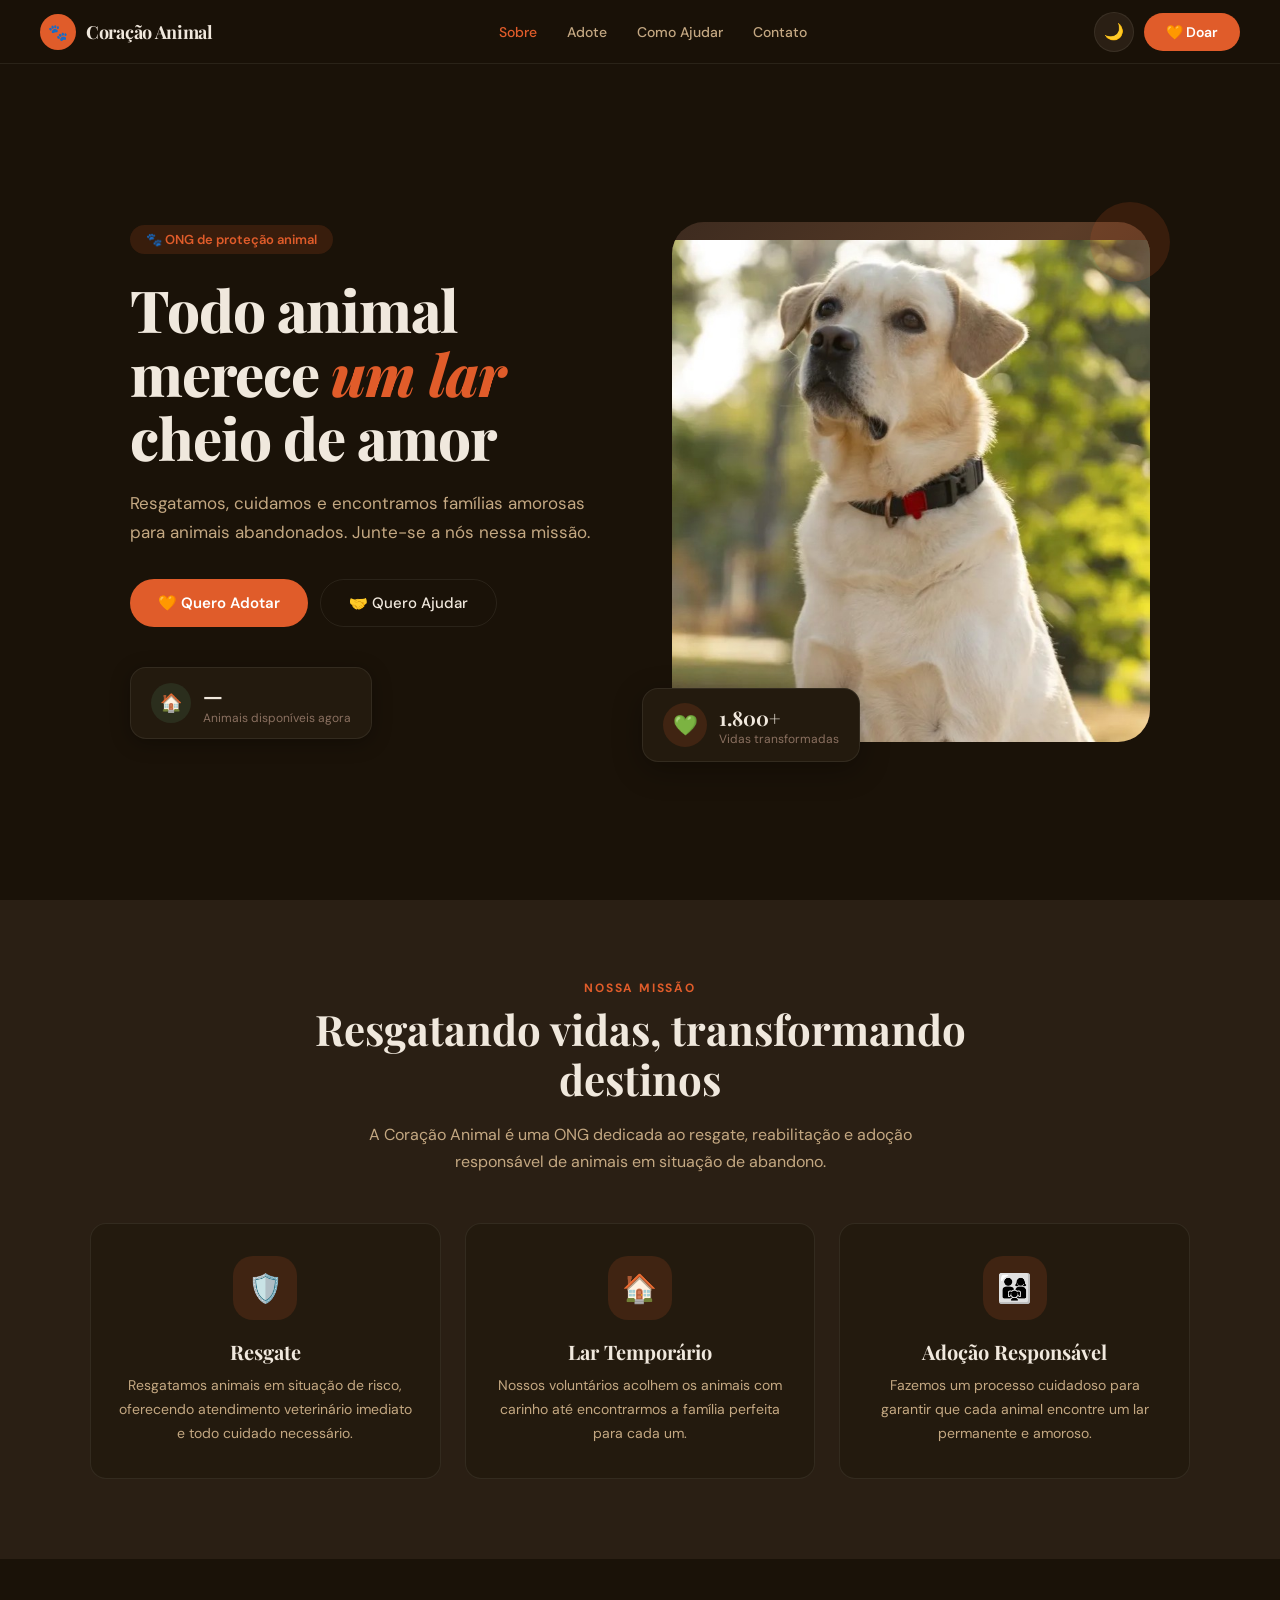
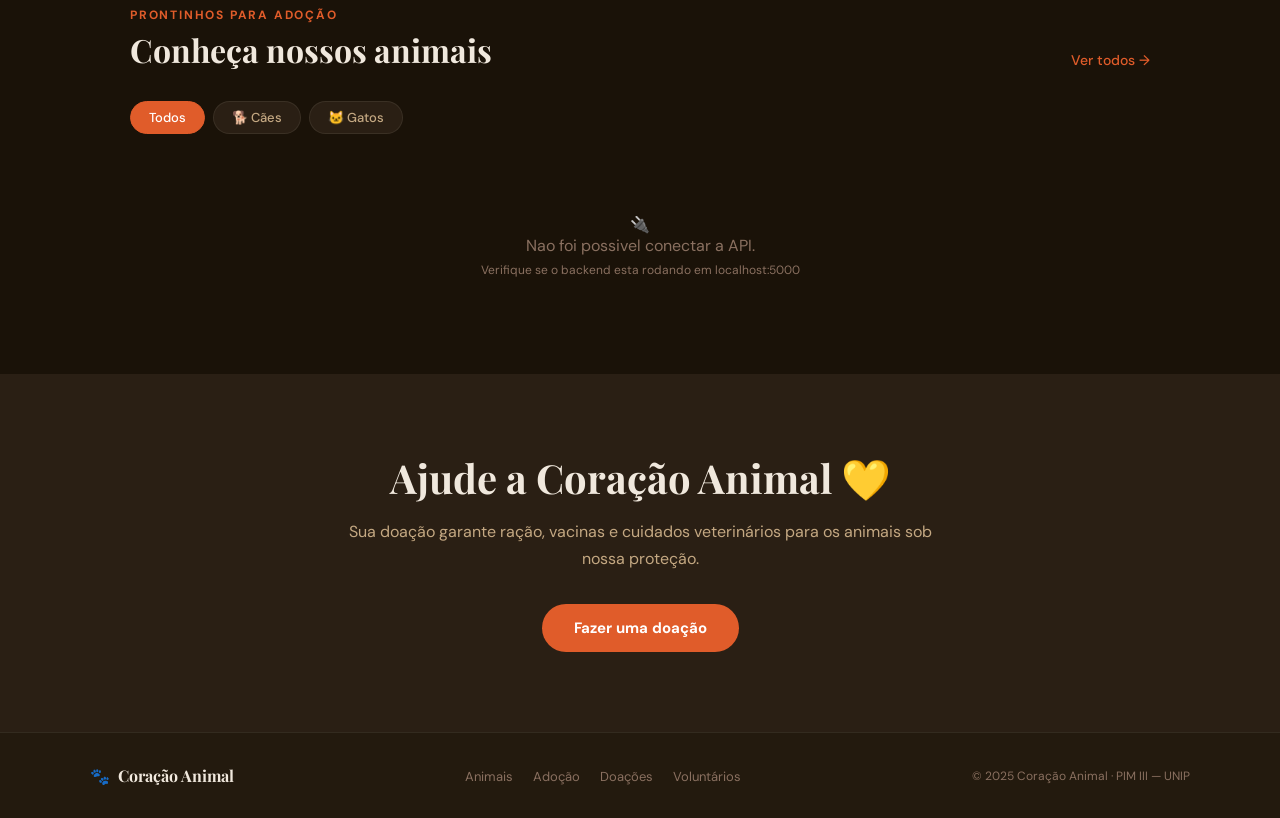
==== frontend/index.html @ 59e47e3e "feat: frontend" ====
﻿<!DOCTYPE html>
<html lang="pt-BR" data-theme="dark">
<head>
  <meta charset="UTF-8" />
  <meta name="viewport" content="width=device-width, initial-scale=1.0" />
  <title>Coração Animal — Todo animal merece um lar</title>
  <link rel="stylesheet" href="css/style.css" />
  <link rel="stylesheet" href="css/home.css" />
</head>
<body>

<!-- ── NAVBAR ──────────────────────────── -->
<nav>
  <a href="index.html" class="nav-logo">
    <div class="nav-logo-icon">🐾</div>
    Coração Animal
  </a>
  <ul class="nav-links">
    <li><a href="index.html" class="active">Sobre</a></li>
    <li><a href="pages/animais.html">Adote</a></li>
    <li><a href="pages/voluntarios.html">Como Ajudar</a></li>
    <li><a href="pages/doacoes.html">Contato</a></li>
  </ul>
  <div class="nav-actions">
    <button class="btn-tema" id="btnTema" onclick="alternarTema()">
      <span id="temaIcone">🌙</span>
    </button>
    <button class="nav-hamburguer" id="navHamburguer" onclick="toggleMenu()" aria-label="Abrir menu">
      <span></span><span></span><span></span>
    </button>
    <a href="pages/doacoes.html" class="btn-cta">🧡 Doar</a>
  </div>
</nav>

<!-- Menu mobile dropdown -->
<div class="nav-mobile" id="navMobile">
  <a href="index.html" class="active">Sobre</a>
  <a href="pages/animais.html">Adote</a>
  <a href="pages/voluntarios.html">Como Ajudar</a>
  <div class="nav-mobile-divider"></div>
  <a href="pages/doacoes.html">Contato</a>
  <a href="pages/doacoes.html" style="color:var(--laranja);font-weight:600">🧡 Fazer uma doação</a>
</div>

<!-- ── HERO ────────────────────────────── -->
<section class="hero-section">
  <div class="hero">
    <div class="hero-content">
      <div class="hero-badge anim-1">🐾 ONG de proteção animal</div>
      <h1 class="anim-2">Todo animal merece <em>um lar</em> cheio de amor</h1>
      <p class="anim-3">Resgatamos, cuidamos e encontramos famílias amorosas para animais abandonados. Junte-se a nós nessa missão.</p>
      <div class="hero-btns anim-4">
        <a href="pages/adocao.html" class="btn-cta">🧡 Quero Adotar</a>
        <a href="pages/voluntarios.html" class="btn-sec">🤝 Quero Ajudar</a>
      </div>
      <div class="hero-stat anim-4">
        <div class="hero-stat-icone">🏠</div>
        <div>
          <div class="hero-stat-num" id="statDisponiveis">—</div>
          <div class="hero-stat-label">Animais disponíveis agora</div>
        </div>
      </div>
    </div>
    <div class="hero-foto-wrap">
      <div class="deco-circle"></div>
      <div class="hero-foto">
        <div class="hero-foto-placeholder">
          <span style="font-size:80px"></span>
          <span style="font-size:13px;color:rgba(255,255,255,0.6);font-family:'DM Sans',sans-serif"></span>
          <div class="hero-foto-placeholder">
        <img src="img/labrador_imagem.jpg" alt="labrador">
        </div>
        </div>
      </div>
      <div class="hero-foto-card">
        <div class="hero-foto-card-icone">💚</div>
        <div>
          <div class="hero-foto-card-num">1.800+</div>
          <div class="hero-foto-card-label">Vidas transformadas</div>
        </div>
      </div>
    </div>
  </div>
</section>

<!-- ── MISSAO ───────────────────────────── -->
<section class="missao">
  <div class="missao-inner">
    <div class="section-label">Nossa Missão</div>
    <h2>Resgatando vidas, transformando destinos</h2>
    <p>A Coração Animal é uma ONG dedicada ao resgate, reabilitação e adoção responsável de animais em situação de abandono.</p>
    <div class="missao-grid">
      <div class="missao-card">
        <div class="missao-icone">🛡️</div>
        <h3>Resgate</h3>
        <p>Resgatamos animais em situação de risco, oferecendo atendimento veterinário imediato e todo cuidado necessário.</p>
      </div>
      <div class="missao-card">
        <div class="missao-icone">🏠</div>
        <h3>Lar Temporário</h3>
        <p>Nossos voluntários acolhem os animais com carinho até encontrarmos a família perfeita para cada um.</p>
      </div>
      <div class="missao-card">
        <div class="missao-icone">👨‍👩‍👧</div>
        <h3>Adoção Responsável</h3>
        <p>Fazemos um processo cuidadoso para garantir que cada animal encontre um lar permanente e amoroso.</p>
      </div>
    </div>
  </div>
</section>

<!-- ── ANIMAIS ──────────────────────────── -->
<div class="section">
  <div class="section-header">
    <div>
      <div class="section-label">Prontinhos para adoção</div>
      <h2>Conheça nossos animais</h2>
    </div>
    <a href="pages/animais.html">Ver todos →</a>
  </div>
  <div class="filtros">
    <button class="filtro-btn active" onclick="filtrar('todos',this)">Todos</button>
    <button class="filtro-btn" onclick="filtrar('cao',this)">🐕 Cães</button>
    <button class="filtro-btn" onclick="filtrar('gato',this)">🐱 Gatos</button>
  </div>
  <div class="animais-grid" id="animalGrid">
    <div class="loading"><div class="spinner"></div><p>Buscando animais...</p></div>
  </div>
</div>

<!-- ── BANNER ────────────────────────────── -->
<section class="banner">
  <div class="banner-inner">
    <h2>Ajude a Coração Animal 💛</h2>
    <p>Sua doação garante ração, vacinas e cuidados veterinários para os animais sob nossa proteção.</p>
    <a href="pages/doacoes.html" class="btn-banner">Fazer uma doação</a>
  </div>
</section>

<!-- ── FOOTER ───────────────────────────── -->
<footer>
  <div class="footer-inner">
    <div class="footer-logo"><span>🐾</span> Coração Animal</div>
    <ul class="footer-links">
      <li><a href="pages/animais.html">Animais</a></li>
      <li><a href="pages/adocao.html">Adoção</a></li>
      <li><a href="pages/doacoes.html">Doações</a></li>
      <li><a href="pages/voluntarios.html">Voluntários</a></li>
    </ul>
    <div class="footer-copy">© 2025 Coração Animal · PIM III — UNIP</div>
  </div>
</footer>

<script src="js/tema.js"></script>
<script src="js/animais.js"></script>
<script>
  // Abre e fecha o menu mobile
  function toggleMenu() {
    const menu = document.getElementById('navMobile');
    const btn  = document.getElementById('navHamburguer');
    menu.classList.toggle('aberto');
    btn.classList.toggle('aberto');
  }

  // Fecha o menu ao clicar em qualquer link dele
  document.querySelectorAll('.nav-mobile a').forEach(link => {
    link.addEventListener('click', () => {
      document.getElementById('navMobile').classList.remove('aberto');
      document.getElementById('navHamburguer').classList.remove('aberto');
    });
  });
</script>
</body>
</html>
---- frontend/css/style.css ----
/* ─────────────────────────────────────────
   CORACAO ANIMAL — Estilos Globais
   style.css
   Fontes: Playfair Display + DM Sans
   Paleta: creme, marrom, laranja, verde
───────────────────────────────────────── */

@import url('https://fonts.googleapis.com/css2?family=Playfair+Display:ital,wght@0,400;0,600;0,700;0,800;1,400;1,600&family=DM+Sans:wght@300;400;500;600&display=swap');

/* ── Variaveis de tema ─────────────────── */
:root {
  --laranja:       #e05c2a;
  --laranja-claro: #f5c9b0;
  --laranja-hover: #c44e20;
  --verde:         #4a7c59;
  --verde-claro:   #d4e8da;
  --marrom:        #3d2b1f;
  --transition:    all 0.35s cubic-bezier(0.4,0,0.2,1);
  --radius:        1rem;

  /* Tema claro */
  --bg:          #f7f3ee;
  --bg-card:     #ffffff;
  --bg-nav:      #ffffffee;
  --bg-muted:    #efe9e1;
  --text:        #2a1f14;
  --text-sec:    #7a6355;
  --text-muted:  #b0a090;
  --border:      rgba(61,43,31,0.1);
  --shadow:      rgba(61,43,31,0.08);
  --tag-bg:      #efe9e1;
}

[data-theme="dark"] {
  --bg:          #1a1208;
  --bg-card:     #231a0e;
  --bg-nav:      #1a1208ee;
  --bg-muted:    #2a1f14;
  --text:        #f0e8dd;
  --text-sec:    #c4a882;
  --text-muted:  #8a7060;
  --border:      rgba(240,232,221,0.08);
  --shadow:      rgba(0,0,0,0.3);
  --tag-bg:      rgba(240,232,221,0.06);
}

/* ── Reset e base ──────────────────────── */
*, *::before, *::after { box-sizing: border-box; margin: 0; padding: 0; }

html { scroll-behavior: smooth; }

body {
  font-family: 'DM Sans', sans-serif;
  background: var(--bg);
  color: var(--text);
  transition: var(--transition);
  overflow-x: hidden;
}

h1, h2, h3, h4 {
  font-family: 'Playfair Display', serif;
  line-height: 1.2;
}

img { display: block; max-width: 100%; }
a { text-decoration: none; color: inherit; }

/* ── Animacoes ─────────────────────────── */
@keyframes fadeUp {
  from { opacity: 0; transform: translateY(24px); }
  to   { opacity: 1; transform: translateY(0); }
}
@keyframes spin { to { transform: rotate(360deg); } }

.anim-1 { animation: fadeUp .7s ease both; }
.anim-2 { animation: fadeUp .7s .12s ease both; }
.anim-3 { animation: fadeUp .7s .24s ease both; }
.anim-4 { animation: fadeUp .7s .36s ease both; }

/* ── Botoes globais ────────────────────── */
.btn-cta {
  background: var(--laranja);
  color: white;
  border: none;
  border-radius: 50px;
  padding: 10px 22px;
  font-size: 14px;
  font-weight: 600;
  font-family: 'DM Sans', sans-serif;
  cursor: pointer;
  display: inline-flex;
  align-items: center;
  gap: 6px;
  transition: var(--transition);
  text-decoration: none;
}

.btn-cta:hover { background: var(--laranja-hover); transform: translateY(-1px); }

.btn-sec {
  background: transparent;
  color: var(--text);
  border: 1.5px solid var(--border);
  border-radius: 50px;
  padding: 10px 22px;
  font-size: 14px;
  font-weight: 500;
  font-family: 'DM Sans', sans-serif;
  cursor: pointer;
  display: inline-flex;
  align-items: center;
  gap: 6px;
  transition: var(--transition);
  text-decoration: none;
}

.btn-sec:hover { border-color: var(--laranja); color: var(--laranja); }

.btn-outline-full {
  width: 100%;
  background: transparent;
  color: var(--text-sec);
  border: 1.5px solid var(--border);
  border-radius: 10px;
  padding: 10px;
  font-size: 14px;
  font-weight: 500;
  font-family: 'DM Sans', sans-serif;
  cursor: pointer;
  display: flex;
  align-items: center;
  justify-content: center;
  gap: 6px;
  transition: var(--transition);
}

.btn-outline-full:hover { border-color: var(--laranja); color: var(--laranja); }

/* ── Navbar ────────────────────────────── */
nav {
  position: sticky;
  top: 0;
  z-index: 100;
  background: var(--bg-nav);
  border-bottom: 1px solid var(--border);
  padding: 0 2.5rem;
  height: 64px;
  display: flex;
  align-items: center;
  justify-content: space-between;
  backdrop-filter: blur(12px);
  transition: var(--transition);
}

.nav-logo {
  display: flex;
  align-items: center;
  gap: 10px;
  font-family: 'Playfair Display', serif;
  font-size: 18px;
  font-weight: 700;
  color: var(--text);
  letter-spacing: -0.3px;
}

.nav-logo-icon {
  width: 36px;
  height: 36px;
  background: var(--laranja);
  border-radius: 50%;
  display: flex;
  align-items: center;
  justify-content: center;
  font-size: 16px;
  transition: var(--transition);
}

.nav-logo:hover .nav-logo-icon { transform: rotate(-10deg) scale(1.1); }

.nav-links { display: flex; gap: 2px; list-style: none; }

.nav-links a {
  font-size: 14px;
  font-weight: 500;
  color: var(--text-sec);
  padding: 6px 14px;
  border-radius: 8px;
  transition: var(--transition);
}

.nav-links a:hover { color: var(--text); background: var(--bg-muted); }
.nav-links a.active { color: var(--laranja); }

.nav-actions { display: flex; align-items: center; gap: 10px; }

.btn-tema {
  width: 40px;
  height: 40px;
  border-radius: 50%;
  border: 1px solid var(--border);
  background: var(--bg-muted);
  color: var(--text-sec);
  font-size: 16px;
  cursor: pointer;
  display: flex;
  align-items: center;
  justify-content: center;
  transition: var(--transition);
}

.btn-tema:hover { background: var(--bg-card); color: var(--text); }

/* ── Page header ───────────────────────── */
.page-header {
  background: var(--bg-muted);
  padding: 3.5rem 2.5rem;
  border-bottom: 1px solid var(--border);
  transition: var(--transition);
}

.page-header-inner { max-width: 1100px; margin: 0 auto; }

.section-label {
  font-size: 12px;
  font-weight: 700;
  letter-spacing: 0.15em;
  text-transform: uppercase;
  color: var(--laranja);
  margin-bottom: 8px;
}

.page-header h1 {
  font-size: clamp(28px, 4vw, 42px);
  font-weight: 700;
  color: var(--text);
  margin-bottom: 8px;
}

.page-header h1 em { font-style: italic; color: var(--laranja); }

.page-header p {
  font-size: 15px;
  color: var(--text-sec);
  line-height: 1.7;
  max-width: 520px;
}

/* ── Secoes ────────────────────────────── */
.section {
  max-width: 1100px;
  margin: 0 auto;
  padding: 3rem 2.5rem;
}

.section-header {
  display: flex;
  align-items: flex-end;
  justify-content: space-between;
  margin-bottom: 2rem;
  flex-wrap: wrap;
  gap: 12px;
}

.section-header h2 {
  font-size: clamp(22px, 3vw, 32px);
  font-weight: 700;
  color: var(--text);
}

.section-header a {
  font-size: 14px;
  font-weight: 500;
  color: var(--laranja);
  display: flex;
  align-items: center;
  gap: 4px;
  transition: var(--transition);
}

.section-header a:hover { gap: 8px; }

/* ── Cards de animais (novo estilo) ────── */
.animais-grid {
  display: grid;
  grid-template-columns: repeat(auto-fill, minmax(280px, 1fr));
  gap: 1.5rem;
}

.animal-card {
  background: var(--bg-card);
  border: 1px solid var(--border);
  border-radius: var(--radius);
  overflow: hidden;
  transition: var(--transition);
  cursor: pointer;
}

.animal-card:hover {
  transform: translateY(-5px);
  box-shadow: 0 16px 40px var(--shadow);
}

.animal-foto {
  height: 240px;
  overflow: hidden;
  position: relative;
  background: var(--bg-muted);
}

.animal-foto img {
  width: 100%;
  height: 100%;
  object-fit: cover;
  transition: var(--transition);
}

.animal-card:hover .animal-foto img { transform: scale(1.04); }

/* Placeholder quando nao tem foto */
.animal-foto-placeholder {
  width: 100%;
  height: 100%;
  display: flex;
  flex-direction: column;
  align-items: center;
  justify-content: center;
  gap: 8px;
  font-size: 56px;
  color: var(--text-muted);
  background: var(--bg-muted);
}

.animal-foto-placeholder span {
  font-size: 13px;
  font-family: 'DM Sans', sans-serif;
}

.animal-info { padding: 1.25rem; }

/* Nome + badge lado a lado */
.animal-nome-row {
  display: flex;
  align-items: center;
  justify-content: space-between;
  margin-bottom: 6px;
  gap: 8px;
}

.animal-nome {
  font-family: 'Playfair Display', serif;
  font-size: 20px;
  font-weight: 700;
  color: var(--text);
}

/* Badge de especie (Cachorro / Gato) */
.animal-badge {
  font-size: 12px;
  font-weight: 600;
  font-family: 'DM Sans', sans-serif;
  padding: 4px 12px;
  border-radius: 50px;
  background: var(--laranja-claro);
  color: var(--laranja-hover);
  white-space: nowrap;
  flex-shrink: 0;
}

[data-theme="dark"] .animal-badge {
  background: rgba(224,92,42,0.15);
  color: var(--laranja);
}

.animal-meta {
  font-size: 13px;
  color: var(--text-muted);
  margin-bottom: 8px;
}

.animal-desc {
  font-size: 14px;
  color: var(--text-sec);
  line-height: 1.6;
  margin-bottom: 1.25rem;
  display: -webkit-box;
  -webkit-line-clamp: 2;
  line-clamp: 2;
  -webkit-box-orient: vertical;
  overflow: hidden;
}

/* ── Filtros ───────────────────────────── */
.filtros {
  display: flex;
  gap: 8px;
  margin-bottom: 2rem;
  flex-wrap: wrap;
}

.filtro-btn {
  background: var(--bg-muted);
  border: 1px solid var(--border);
  color: var(--text-sec);
  border-radius: 50px;
  padding: 7px 18px;
  font-size: 13px;
  font-weight: 500;
  font-family: 'DM Sans', sans-serif;
  cursor: pointer;
  transition: var(--transition);
}

.filtro-btn:hover,
.filtro-btn.active {
  background: var(--laranja);
  border-color: var(--laranja);
  color: white;
}

/* ── Formularios ───────────────────────── */
.form-card {
  background: var(--bg-card);
  border: 1px solid var(--border);
  border-radius: var(--radius);
  padding: 2rem;
  transition: var(--transition);
}

.form-titulo {
  font-family: 'Playfair Display', serif;
  font-size: 20px;
  font-weight: 700;
  color: var(--text);
  margin-bottom: 4px;
}

.form-subtitulo {
  font-size: 13px;
  color: var(--text-sec);
  margin-bottom: 1.5rem;
}

.form-grupo { margin-bottom: 1rem; }

.form-grupo label {
  display: block;
  font-size: 13px;
  font-weight: 500;
  color: var(--text-sec);
  margin-bottom: 6px;
}

.form-grupo label span { color: var(--laranja); margin-left: 2px; }

.form-grupo input,
.form-grupo select,
.form-grupo textarea {
  width: 100%;
  background: var(--bg);
  border: 1px solid var(--border);
  border-radius: 10px;
  padding: 10px 14px;
  font-size: 14px;
  color: var(--text);
  outline: none;
  transition: var(--transition);
  font-family: 'DM Sans', sans-serif;
}

.form-grupo input::placeholder,
.form-grupo textarea::placeholder { color: var(--text-muted); }

.form-grupo input:focus,
.form-grupo select:focus,
.form-grupo textarea:focus {
  border-color: var(--laranja);
  box-shadow: 0 0 0 3px rgba(224,92,42,0.1);
}

.form-grupo input.invalido {
  border-color: #e53935;
  box-shadow: 0 0 0 3px rgba(229,57,53,0.1);
}

.erro-msg { font-size: 12px; color: #e53935; margin-top: 4px; display: none; }
.erro-msg.visivel { display: block; }

.form-grupo textarea { height: 100px; resize: vertical; }
.form-row { display: grid; grid-template-columns: 1fr 1fr; gap: 14px; }

/* Botao submit */
.btn-submit {
  width: 100%;
  background: var(--laranja);
  color: white;
  border: none;
  border-radius: 50px;
  padding: 13px;
  font-size: 15px;
  font-weight: 600;
  font-family: 'DM Sans', sans-serif;
  cursor: pointer;
  transition: var(--transition);
  margin-top: 0.5rem;
}

.btn-submit:hover { background: var(--laranja-hover); }
.btn-submit:disabled { background: var(--bg-muted); color: var(--text-muted); cursor: not-allowed; }

/* ── Checkbox ──────────────────────────── */
.checkbox-grupo {
  display: flex;
  align-items: flex-start;
  gap: 10px;
  margin-bottom: 1rem;
  cursor: pointer;
}

.checkbox-grupo input[type="checkbox"] {
  width: 18px;
  height: 18px;
  accent-color: var(--laranja);
  cursor: pointer;
  flex-shrink: 0;
  margin-top: 2px;
}

.checkbox-label { font-size: 13px; color: var(--text-sec); line-height: 1.6; }

/* ── Loading e empty ───────────────────── */
.loading {
  text-align: center;
  padding: 3rem;
  color: var(--text-muted);
  grid-column: 1/-1;
}

.spinner {
  width: 36px; height: 36px;
  border: 3px solid var(--border);
  border-top-color: var(--laranja);
  border-radius: 50%;
  animation: spin .8s linear infinite;
  margin: 0 auto 12px;
}

.empty {
  text-align: center;
  padding: 3rem;
  color: var(--text-muted);
  grid-column: 1/-1;
}

/* ── Tela de sucesso ───────────────────── */
.sucesso-wrap {
  display: none;
  text-align: center;
  padding: 4rem 1rem;
  max-width: 480px;
  margin: 0 auto;
}

.sucesso-wrap.visivel { display: block; }
.sucesso-icone { font-size: 72px; margin-bottom: 1.5rem; }

.sucesso-titulo {
  font-family: 'Playfair Display', serif;
  font-size: 28px;
  font-weight: 700;
  color: var(--text);
  margin-bottom: 10px;
}

.sucesso-desc {
  font-size: 15px;
  color: var(--text-sec);
  margin-bottom: 2rem;
  line-height: 1.7;
}

.sucesso-acoes { display: flex; gap: 12px; justify-content: center; flex-wrap: wrap; }

/* ── Banner ────────────────────────────── */
.banner {
  background: var(--marrom);
  padding: 5rem 2.5rem;
  text-align: center;
  position: relative;
  overflow: hidden;
}

[data-theme="dark"] .banner { background: var(--bg-muted); }

.banner-inner { max-width: 600px; margin: 0 auto; position: relative; z-index: 1; }

.banner h2 {
  font-family: 'Playfair Display', serif;
  font-size: clamp(26px, 4vw, 40px);
  font-weight: 700;
  color: white;
  margin-bottom: 1rem;
}

[data-theme="dark"] .banner h2 { color: var(--text); }

.banner p {
  font-size: 16px;
  color: rgba(255,255,255,0.75);
  margin-bottom: 2rem;
  line-height: 1.7;
}

[data-theme="dark"] .banner p { color: var(--text-sec); }

.btn-banner {
  background: white;
  color: var(--marrom);
  border: none;
  border-radius: 50px;
  padding: 14px 32px;
  font-size: 15px;
  font-weight: 700;
  font-family: 'DM Sans', sans-serif;
  cursor: pointer;
  transition: var(--transition);
  text-decoration: none;
  display: inline-block;
}

[data-theme="dark"] .btn-banner { background: var(--laranja); color: white; }
.btn-banner:hover { transform: translateY(-2px); opacity: 0.95; }

/* ── Footer ────────────────────────────── */
footer {
  background: var(--bg-card);
  border-top: 1px solid var(--border);
  padding: 2rem 2.5rem;
  transition: var(--transition);
}

.footer-inner {
  max-width: 1100px;
  margin: 0 auto;
  display: flex;
  align-items: center;
  justify-content: space-between;
  flex-wrap: wrap;
  gap: 12px;
}

.footer-logo {
  font-family: 'Playfair Display', serif;
  font-size: 16px;
  font-weight: 700;
  color: var(--text);
  display: flex;
  align-items: center;
  gap: 8px;
}

.footer-links { display: flex; gap: 20px; list-style: none; }

.footer-links a {
  font-size: 13px;
  color: var(--text-muted);
  transition: var(--transition);
}

.footer-links a:hover { color: var(--laranja); }
.footer-copy { font-size: 12px; color: var(--text-muted); }

/* ── Tags e badges ─────────────────────── */
.tag {
  font-size: 11px;
  padding: 3px 10px;
  border-radius: 50px;
  background: var(--tag-bg);
  color: var(--text-sec);
  border: 1px solid var(--border);
  font-family: 'DM Sans', sans-serif;
}

.badge { display: inline-block; font-size: 11px; padding: 3px 10px; border-radius: 50px; font-weight: 600; font-family: 'DM Sans', sans-serif; }
.badge-verde    { background: #e8f5e9; color: #2e7d32; }
.badge-laranja  { background: #fff3e0; color: #e65100; }
.badge-azul     { background: #e3f2fd; color: #1565c0; }
.badge-vermelho { background: #fce4ec; color: #c62828; }
.badge-cinza    { background: var(--tag-bg); color: var(--text-sec); }

/* ── Sidebar info ──────────────────────── */
.info-card {
  background: var(--bg-card);
  border: 1px solid var(--border);
  border-radius: var(--radius);
  padding: 1.5rem;
  transition: var(--transition);
}

.info-card-titulo {
  font-family: 'Playfair Display', serif;
  font-size: 16px;
  font-weight: 700;
  color: var(--text);
  margin-bottom: 1rem;
  display: flex;
  align-items: center;
  gap: 8px;
}

.info-item {
  display: flex;
  align-items: flex-start;
  gap: 10px;
  padding: 8px 0;
  border-bottom: 1px solid var(--border);
  font-size: 13px;
}

.info-item:last-child { border-bottom: none; }
.info-item-icone { font-size: 18px; flex-shrink: 0; }
.info-item-texto { color: var(--text-sec); line-height: 1.5; }
.info-item-valor { font-weight: 600; color: var(--text); }

/* ── JS tema ───────────────────────────── */
/* Aplicado pelo tema.js — nao remover */

/* ── Responsividade global ─────────────── */
@media (max-width: 768px) {
  nav { padding: 0 1rem; }
  .nav-links { display: none; }
  .page-header { padding: 2rem 1rem; }
  .section { padding: 2rem 1rem; }
  .form-row { grid-template-columns: 1fr; }
  footer { padding: 1.5rem 1rem; }
  .footer-inner { flex-direction: column; text-align: center; }
  .footer-links { flex-wrap: wrap; justify-content: center; }
  .banner { padding: 3rem 1rem; }
}

/* ─────────────────────────────────────────
   NAVBAR RESPONSIVA — Menu Hamburguer
───────────────────────────────────────── */

/* Botao hamburguer — escondido no desktop */
.nav-hamburguer {
  display: none;
  flex-direction: column;
  gap: 5px;
  cursor: pointer;
  padding: 6px;
  border: none;
  background: transparent;
  border-radius: 8px;
  transition: var(--transition);
}

.nav-hamburguer:hover { background: var(--bg-muted); }

.nav-hamburguer span {
  display: block;
  width: 22px;
  height: 2px;
  background: var(--text);
  border-radius: 2px;
  transition: var(--transition);
}

/* Animacao do X quando menu aberto */
.nav-hamburguer.aberto span:nth-child(1) {
  transform: translateY(7px) rotate(45deg);
}
.nav-hamburguer.aberto span:nth-child(2) {
  opacity: 0;
  transform: scaleX(0);
}
.nav-hamburguer.aberto span:nth-child(3) {
  transform: translateY(-7px) rotate(-45deg);
}

/* Menu mobile — dropdown */
.nav-mobile {
  display: none;
  position: absolute;
  top: 64px;
  left: 0;
  right: 0;
  background: var(--bg-nav);
  border-bottom: 1px solid var(--border);
  padding: 1rem 1.5rem;
  flex-direction: column;
  gap: 4px;
  backdrop-filter: blur(12px);
  z-index: 99;
  transition: var(--transition);
}

.nav-mobile.aberto { display: flex; }

.nav-mobile a {
  font-size: 15px;
  font-weight: 500;
  color: var(--text-sec);
  padding: 10px 12px;
  border-radius: 10px;
  text-decoration: none;
  transition: var(--transition);
  display: block;
}

.nav-mobile a:hover,
.nav-mobile a.active {
  color: var(--laranja);
  background: var(--bg-muted);
}

.nav-mobile-divider {
  height: 1px;
  background: var(--border);
  margin: 6px 0;
}

/* Responsividade */
@media (max-width: 768px) {
  nav { padding: 0 1.25rem; position: relative; }

  /* Esconde links do desktop */
  .nav-links { display: none; }

  /* Mostra hamburguer */
  .nav-hamburguer { display: flex; }

  /* Ajusta acoes da navbar */
  .nav-actions { gap: 8px; }

  .btn-tema { width: 36px; height: 36px; font-size: 14px; }

  .btn-cta { padding: 8px 16px; font-size: 13px; }
}
---- frontend/css/home.css ----
/* home.css — estilos exclusivos da página inicial */

.hero-section { background: var(--bg); transition: var(--transition); }

.hero {
  min-height: calc(100vh - 64px);
  display: grid;
  grid-template-columns: 1fr 1fr;
  align-items: center;
  gap: 4rem;
  max-width: 1100px;
  margin: 0 auto;
  padding: 4rem 2.5rem;
}

.hero-content { max-width: 540px; }

.hero-badge {
  display: inline-flex;
  align-items: center;
  gap: 8px;
  background: var(--laranja-claro);
  color: var(--laranja-hover);
  border-radius: 50px;
  padding: 6px 16px;
  font-size: 13px;
  font-weight: 600;
  margin-bottom: 1.5rem;
}

[data-theme="dark"] .hero-badge { background: rgba(224,92,42,0.15); color: var(--laranja); }

.hero h1 {
  font-size: clamp(36px, 5vw, 58px);
  font-weight: 800;
  color: var(--text);
  margin-bottom: 1.25rem;
  line-height: 1.1;
  letter-spacing: -1px;
}

.hero h1 em { font-style: italic; color: var(--laranja); }

.hero > .hero-content > p {
  font-size: 17px;
  color: var(--text-sec);
  line-height: 1.7;
  margin-bottom: 2rem;
}

.hero-btns { display: flex; gap: 12px; flex-wrap: wrap; margin-bottom: 2.5rem; }
.hero-btns .btn-cta, .hero-btns .btn-sec { padding: 13px 28px; font-size: 15px; }

.hero-stat {
  display: inline-flex;
  align-items: center;
  gap: 12px;
  background: var(--bg-card);
  border: 1px solid var(--border);
  border-radius: 16px;
  padding: 12px 20px;
  box-shadow: 0 4px 20px var(--shadow);
}

.hero-stat-icone {
  width: 40px; height: 40px;
  background: var(--verde-claro);
  border-radius: 50%;
  display: flex; align-items: center; justify-content: center;
  font-size: 18px;
}

[data-theme="dark"] .hero-stat-icone { background: rgba(74,124,89,0.2); }
.hero-stat-num { font-family: 'Playfair Display', serif; font-size: 22px; font-weight: 700; color: var(--text); }
.hero-stat-label { font-size: 12px; color: var(--text-muted); }

.hero-foto-wrap { position: relative; }

.hero-foto {
  width: 100%; height: 520px;
  border-radius: 2rem;
  overflow: hidden;
}

.hero-foto-placeholder {
  width: 100%; height: 100%;
  background: linear-gradient(135deg, #f5c9b0 0%, #e8a87c 40%, #c4845a 100%);
  display: flex; flex-direction: column;
  align-items: center; justify-content: center; gap: 12px;
}

[data-theme="dark"] .hero-foto-placeholder {
  background: linear-gradient(135deg, #3d2b1f 0%, #5c3d28 40%, #2a1f14 100%);
}

.hero-foto-card {
  position: absolute; bottom: -20px; left: -30px;
  background: var(--bg-card);
  border: 1px solid var(--border);
  border-radius: 16px;
  padding: 14px 20px;
  box-shadow: 0 8px 30px var(--shadow);
  display: flex; align-items: center; gap: 12px;
}

.hero-foto-card-icone {
  width: 44px; height: 44px;
  background: var(--laranja-claro);
  border-radius: 50%;
  display: flex; align-items: center; justify-content: center; font-size: 20px;
}

[data-theme="dark"] .hero-foto-card-icone { background: rgba(224,92,42,0.15); }
.hero-foto-card-num { font-family: 'Playfair Display', serif; font-size: 20px; font-weight: 700; color: var(--text); }
.hero-foto-card-label { font-size: 12px; color: var(--text-muted); }

.deco-circle {
  position: absolute; top: -20px; right: -20px;
  width: 80px; height: 80px;
  background: var(--laranja); border-radius: 50%; opacity: 0.15;
}

.missao { background: var(--bg-muted); padding: 5rem 2.5rem; transition: var(--transition); }
.missao-inner { max-width: 1100px; margin: 0 auto; text-align: center; }
.missao h2 { font-size: clamp(26px, 4vw, 42px); font-weight: 700; color: var(--text); margin-bottom: 1rem; max-width: 680px; margin-left: auto; margin-right: auto; }
.missao > .missao-inner > p { font-size: 16px; color: var(--text-sec); max-width: 580px; margin: 0 auto 3rem; line-height: 1.7; }

.missao-grid { display: grid; grid-template-columns: repeat(3, 1fr); gap: 1.5rem; }

.missao-card {
  background: var(--bg-card);
  border: 1px solid var(--border);
  border-radius: var(--radius);
  padding: 2rem 1.5rem;
  text-align: center;
  transition: var(--transition);
}

.missao-card:hover { transform: translateY(-6px); box-shadow: 0 12px 40px var(--shadow); }

.missao-icone {
  width: 64px; height: 64px;
  background: var(--laranja-claro);
  border-radius: 20px;
  display: flex; align-items: center; justify-content: center;
  margin: 0 auto 1.25rem; font-size: 28px; transition: var(--transition);
}

[data-theme="dark"] .missao-icone { background: rgba(224,92,42,0.15); }
.missao-card:hover .missao-icone { transform: scale(1.1) rotate(-5deg); }
.missao-card h3 { font-size: 20px; font-weight: 700; color: var(--text); margin-bottom: 10px; }
.missao-card p { font-size: 14px; color: var(--text-sec); line-height: 1.7; }

@media (max-width: 900px) {
  .hero { grid-template-columns: 1fr; min-height: auto; padding: 3rem 1.5rem; gap: 2.5rem; }
  .hero-foto { height: 320px; }
  .hero-foto-card { left: 10px; bottom: 10px; }
  .missao-grid { grid-template-columns: 1fr; }
  .missao { padding: 3rem 1.5rem; }
}
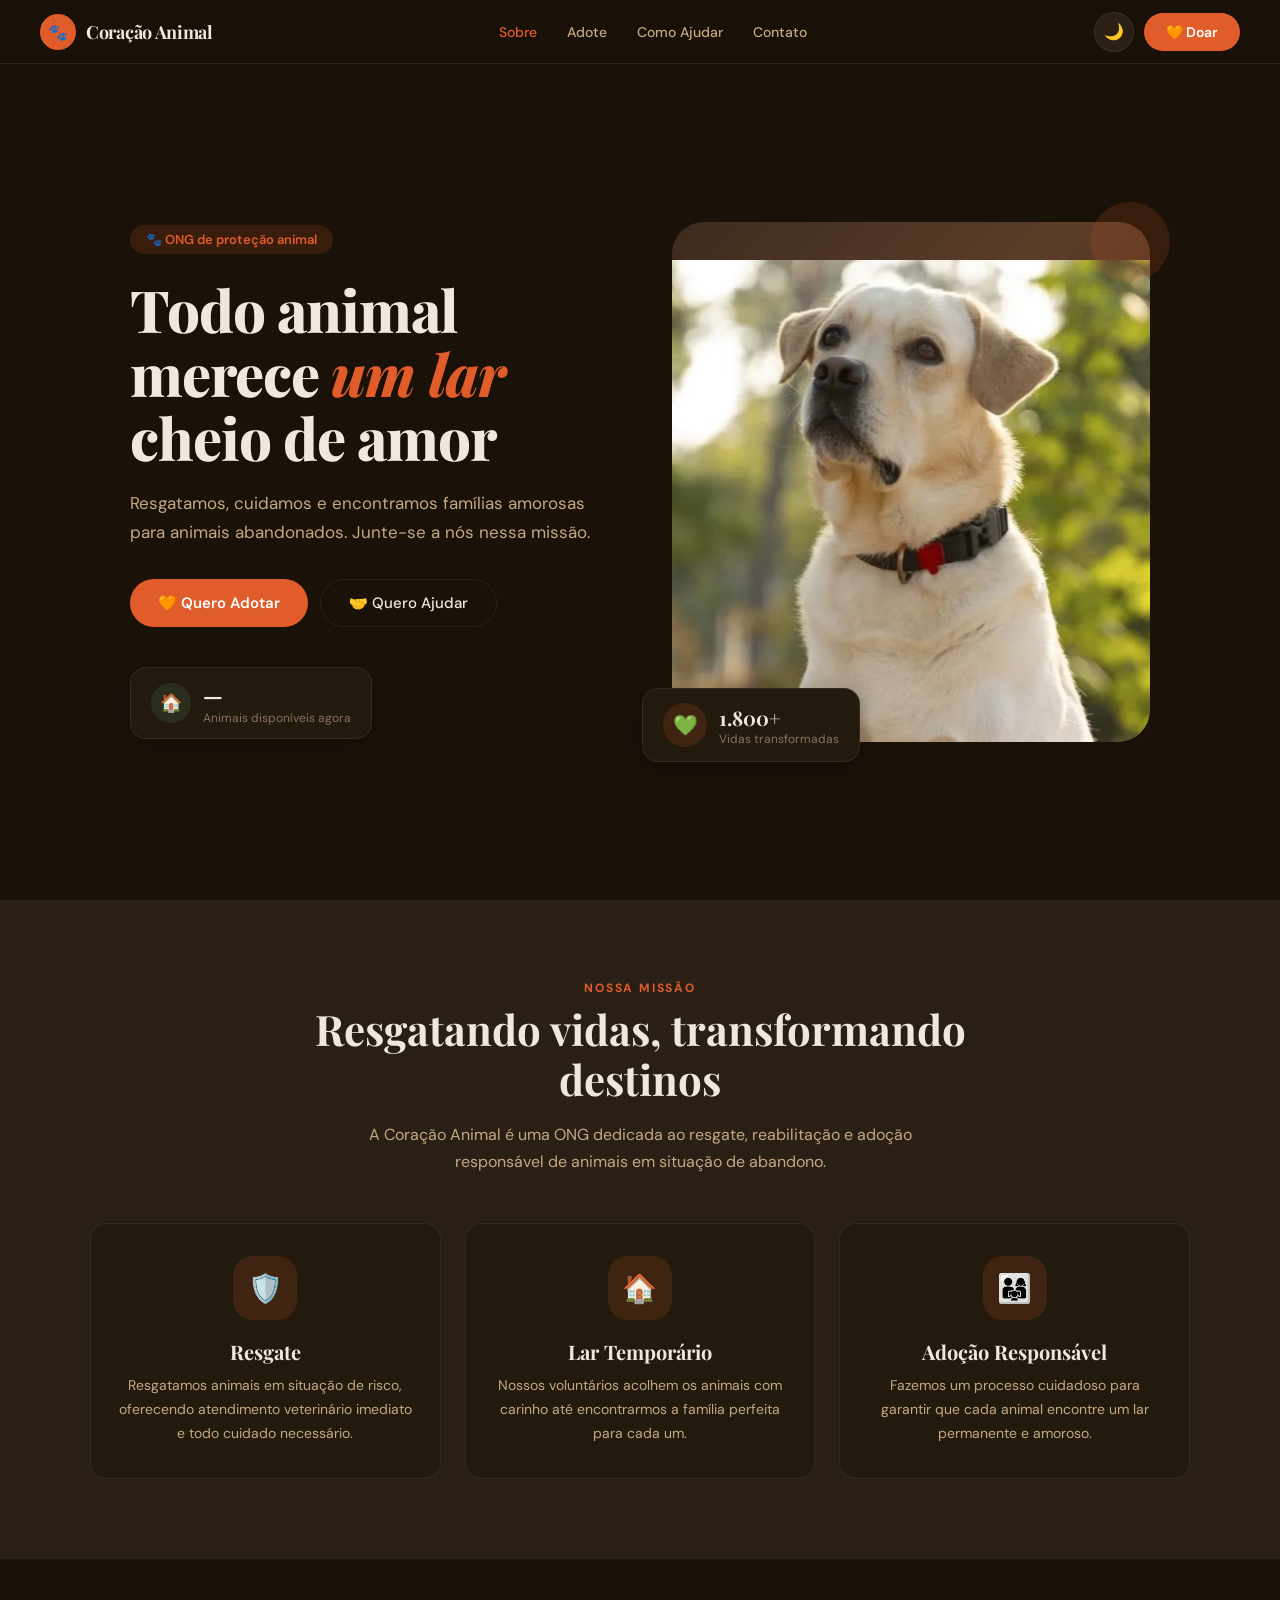
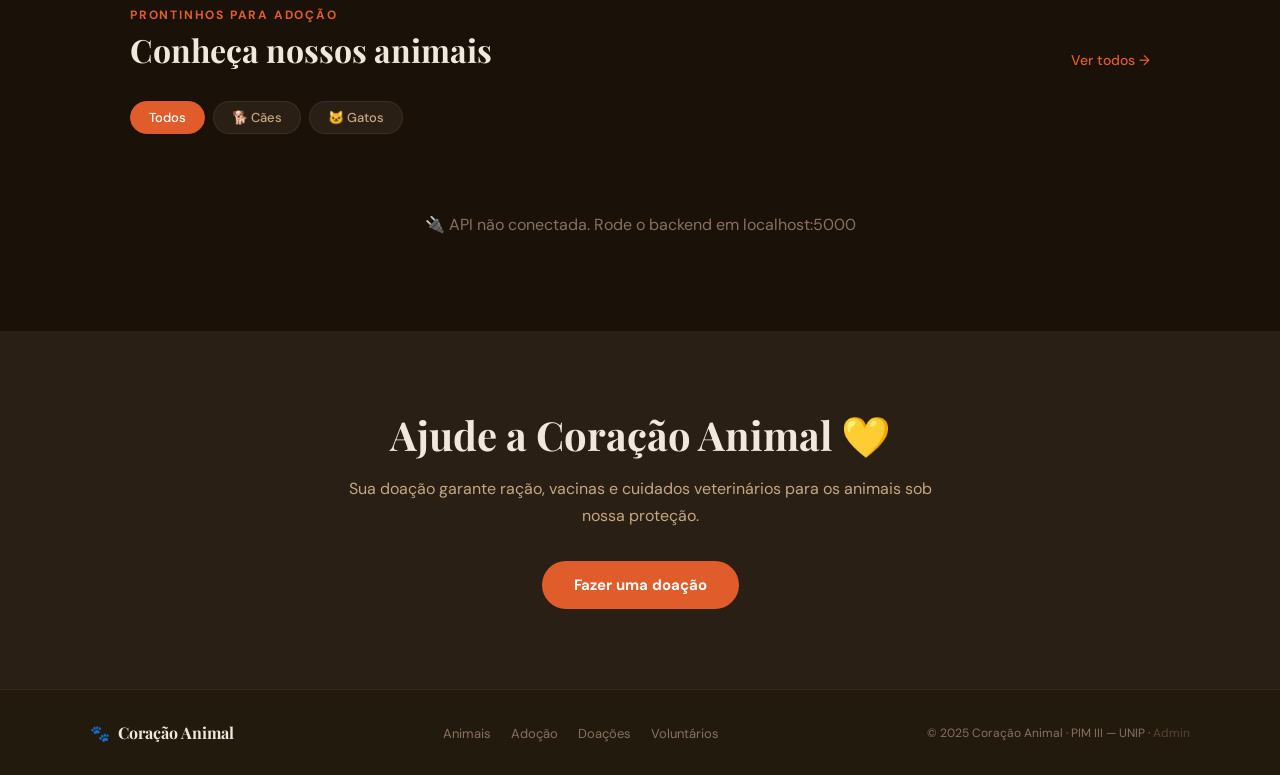
==== commit 6152c11d: "feat: frontend" ====
--- a/frontend/index.html
+++ b/frontend/index.html
@@ -50,8 +50,8 @@
       <h1 class="anim-2">Todo animal merece <em>um lar</em> cheio de amor</h1>
       <p class="anim-3">Resgatamos, cuidamos e encontramos famílias amorosas para animais abandonados. Junte-se a nós nessa missão.</p>
       <div class="hero-btns anim-4">
-        <a href="pages/adocao.html" class="btn-cta">🧡 Quero Adotar</a>
-        <a href="pages/voluntarios.html" class="btn-sec">🤝 Quero Ajudar</a>
+        <a href="javascript:void(0)" class="btn-cta" onclick="exigirLogin('pages/adocao.html')">🧡 Quero Adotar</a>
+        <a href="javascript:void(0)" class="btn-sec" onclick="exigirLogin('pages/voluntarios.html')">🤝 Quero Ajudar</a>
       </div>
       <div class="hero-stat anim-4">
         <div class="hero-stat-icone">🏠</div>
@@ -65,11 +65,9 @@
       <div class="deco-circle"></div>
       <div class="hero-foto">
         <div class="hero-foto-placeholder">
-          <span style="font-size:80px"></span>
+          <span style="font-size:80px">z</span>
           <span style="font-size:13px;color:rgba(255,255,255,0.6);font-family:'DM Sans',sans-serif"></span>
-          <div class="hero-foto-placeholder">
-        <img src="img/labrador_imagem.jpg" alt="labrador">
-        </div>
+          <img src="img/labrador_imagem.jpg" alt="labrador">
         </div>
       </div>
       <div class="hero-foto-card">
@@ -133,7 +131,7 @@
   <div class="banner-inner">
     <h2>Ajude a Coração Animal 💛</h2>
     <p>Sua doação garante ração, vacinas e cuidados veterinários para os animais sob nossa proteção.</p>
-    <a href="pages/doacoes.html" class="btn-banner">Fazer uma doação</a>
+    <a href="javascript:void(0)" class="btn-banner" onclick="exigirLogin('pages/doacoes.html')">Fazer uma doação</a>
   </div>
 </section>
 
@@ -147,10 +145,11 @@
       <li><a href="pages/doacoes.html">Doações</a></li>
       <li><a href="pages/voluntarios.html">Voluntários</a></li>
     </ul>
-    <div class="footer-copy">© 2025 Coração Animal · PIM III — UNIP</div>
+    <div class="footer-copy">© 2025 Coração Animal · PIM III — UNIP · <a href="pages/login.html" style="color:var(--text-muted);text-decoration:none;opacity:0.5" onmouseover="this.style.opacity='1'" onmouseout="this.style.opacity='0.5'">Admin</a></div>
   </div>
 </footer>
 
+<script src="js/auth.js"></script>
 <script src="js/tema.js"></script>
 <script src="js/animais.js"></script>
 <script>
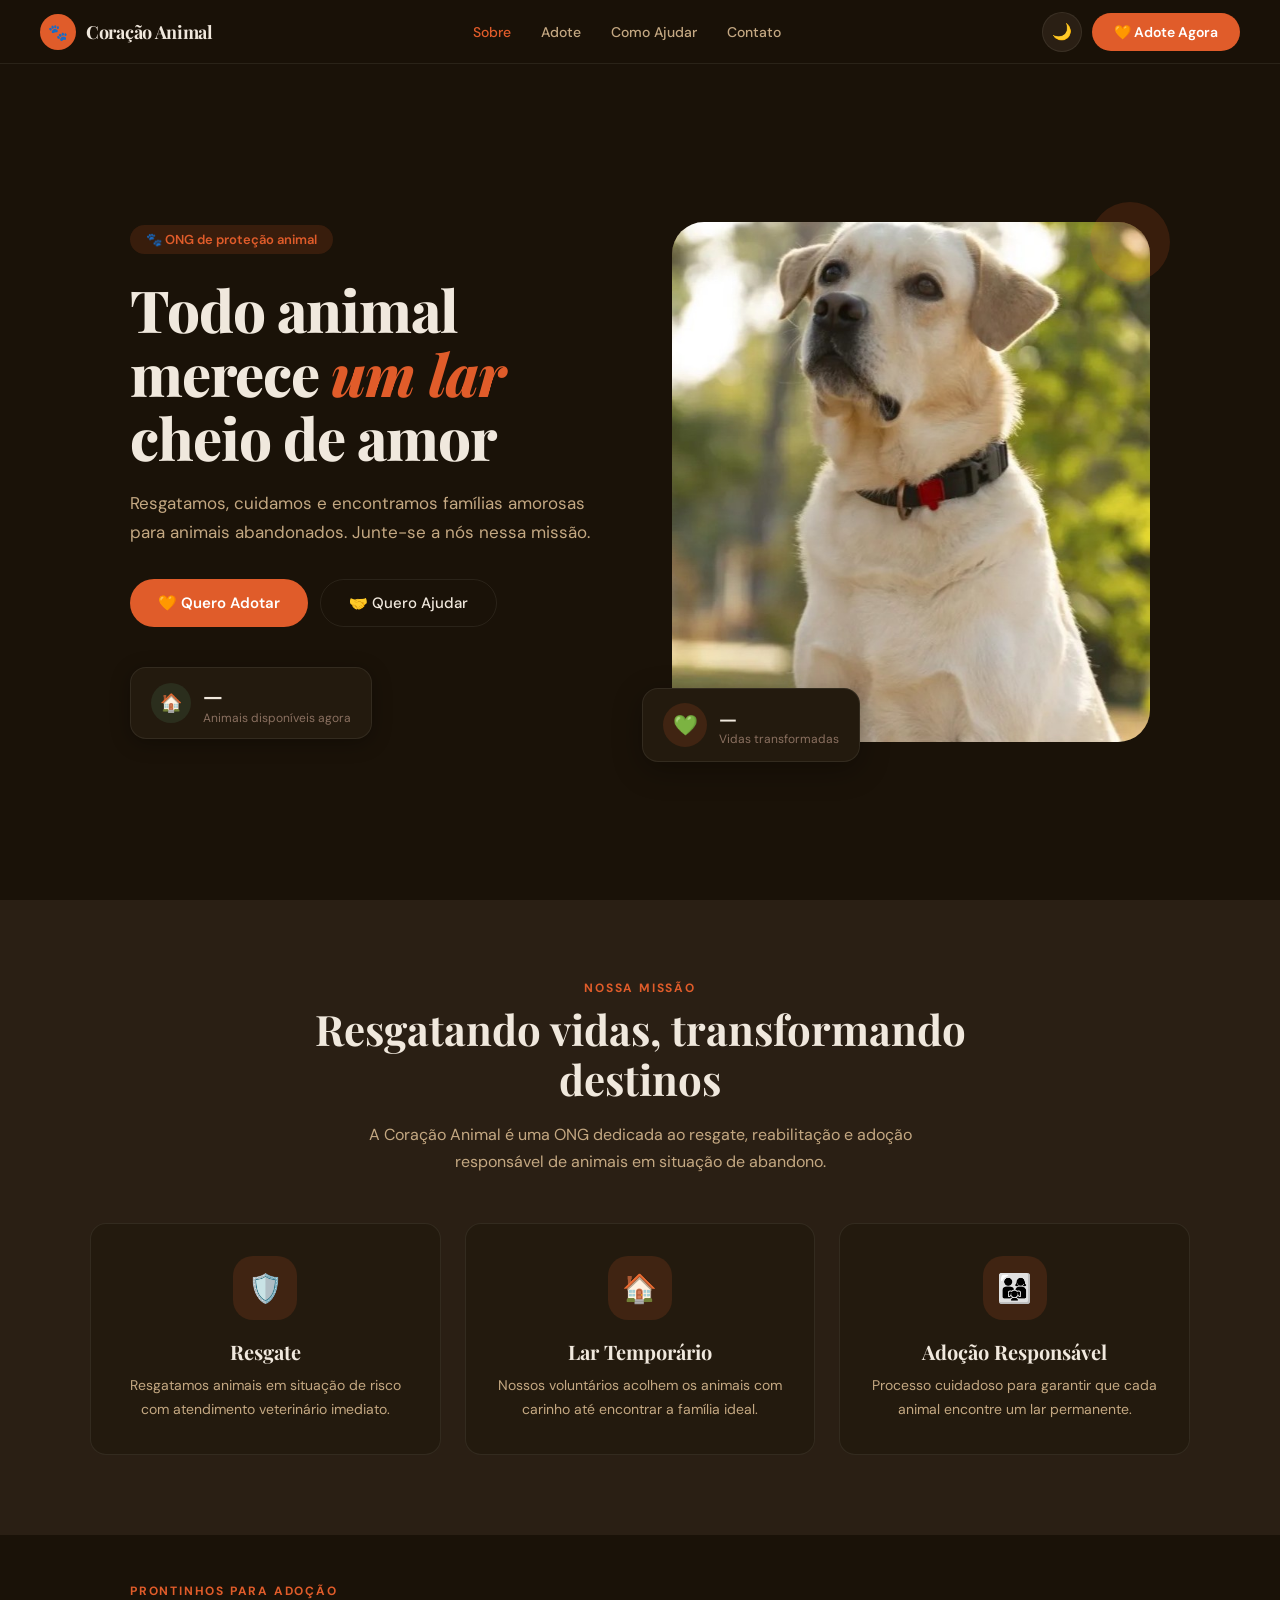
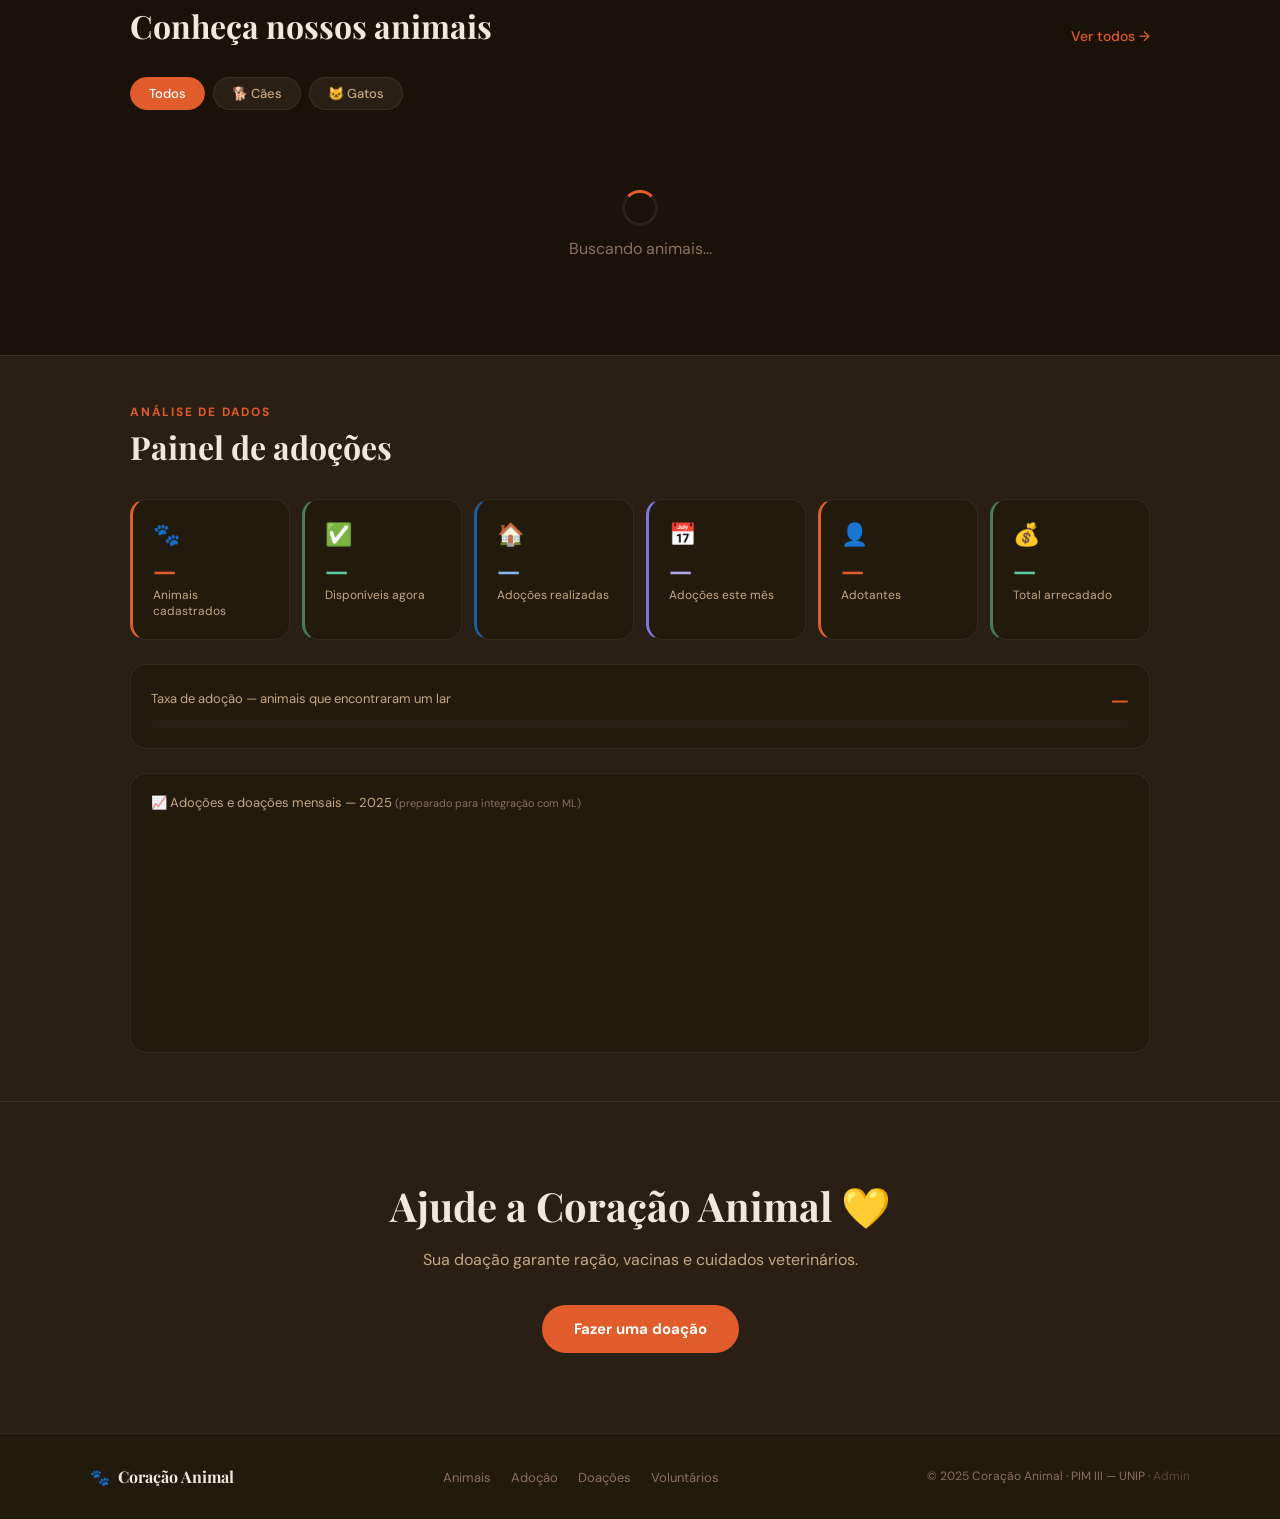
==== commit 2436e75d: "feat: all changes" ====
--- a/frontend/index.html
+++ b/frontend/index.html
@@ -1,15 +1,75 @@
 ﻿<!DOCTYPE html>
+<!DOCTYPE html>
 <html lang="pt-BR" data-theme="dark">
 <head>
-  <meta charset="UTF-8" />
-  <meta name="viewport" content="width=device-width, initial-scale=1.0" />
+  <meta charset="UTF-8"/>
+  <meta name="viewport" content="width=device-width, initial-scale=1.0"/>
   <title>Coração Animal — Todo animal merece um lar</title>
-  <link rel="stylesheet" href="css/style.css" />
-  <link rel="stylesheet" href="css/home.css" />
+  <link rel="stylesheet" href="css/style.css"/>
+  <link rel="stylesheet" href="css/home.css"/>
+  <style>
+    /* Adoption modal */
+    .adoption-modal-overlay { display:none;position:fixed;inset:0;background:rgba(0,0,0,.6);z-index:500;align-items:center;justify-content:center;padding:1rem;backdrop-filter:blur(4px); }
+    .adoption-modal-overlay.open { display:flex; }
+    .adoption-modal-box { background:var(--bg-card);border:1px solid var(--border);border-radius:1.5rem;width:100%;max-width:540px;max-height:90vh;overflow-y:auto; }
+    .adoption-modal-header { padding:1.25rem 1.5rem;border-bottom:1px solid var(--border);display:flex;align-items:center;justify-content:space-between;position:sticky;top:0;background:var(--bg-card);z-index:1; }
+    .adoption-modal-title { font-family:'Playfair Display',serif;font-size:20px;font-weight:700;color:var(--text); }
+    .adoption-modal-body { padding:1.5rem; }
+    .animal-summary { background:var(--bg-muted);border-radius:12px;padding:1rem;display:flex;gap:14px;align-items:center;margin-bottom:1.5rem; }
+    .animal-summary-photo { width:70px;height:70px;border-radius:10px;overflow:hidden;flex-shrink:0;background:var(--bg-muted); }
+    .modal-feedback { display:none;padding:10px 14px;border-radius:10px;font-size:13px;font-family:'DM Sans',sans-serif;margin-bottom:1rem;text-align:center; }
+    .modal-feedback.sucesso { display:block;background:#e8f5e9;color:#2e7d32;border:1px solid #c8e6c9; }
+    .modal-feedback.erro    { display:block;background:rgba(229,57,53,.08);color:#e53935;border:1px solid rgba(229,57,53,.2); }
+    .adoption-modal-footer { padding:1rem 1.5rem;border-top:1px solid var(--border);display:flex;gap:10px;justify-content:flex-end;position:sticky;bottom:0;background:var(--bg-card); }
+    /* Dashboard */
+    .dashboard-wrap { background:var(--bg-muted);border-top:1px solid var(--border);border-bottom:1px solid var(--border);transition:var(--transition); }
+    .dash-grid { display:grid;grid-template-columns:repeat(auto-fit,minmax(140px,1fr));gap:12px;margin-bottom:1.5rem; }
+    .dash-card { background:var(--bg-card);border:1px solid var(--border);border-radius:var(--radius);padding:1.25rem;transition:var(--transition);border-left:3px solid var(--laranja); }
+    .dash-card:hover { border-color:var(--laranja);transform:translateY(-2px); }
+    .dash-card.green { border-left-color:#4a7c59; }
+    .dash-card.blue  { border-left-color:#185FA5; }
+    .dash-card.purple{ border-left-color:#7F77DD; }
+    .dash-icon { font-size:22px;margin-bottom:8px; }
+    .dash-val { font-family:'Playfair Display',serif;font-size:26px;font-weight:700;color:var(--laranja);line-height:1; }
+    .dash-card.green  .dash-val { color:#4a7c59; }
+    .dash-card.blue   .dash-val { color:#185FA5; }
+    .dash-card.purple .dash-val { color:#7F77DD; }
+    [data-theme=dark] .dash-card.green  .dash-val { color:#5DCAA5; }
+    [data-theme=dark] .dash-card.blue   .dash-val { color:#85B7EB; }
+    [data-theme=dark] .dash-card.purple .dash-val { color:#AFA9EC; }
+    .dash-label { font-size:12px;color:var(--text-sec);font-family:'DM Sans',sans-serif;margin-top:4px; }
+    .dash-rate-wrap { background:var(--bg-card);border:1px solid var(--border);border-radius:var(--radius);padding:1.25rem;margin-bottom:1.5rem; }
+    .dash-rate-row { display:flex;justify-content:space-between;align-items:center;margin-bottom:8px; }
+    .dash-rate-label { font-size:13px;color:var(--text-sec);font-family:'DM Sans',sans-serif; }
+    .dash-rate-val { font-family:'Playfair Display',serif;font-size:20px;font-weight:700;color:var(--laranja); }
+    .dash-bar-bg { height:8px;background:var(--bg-muted);border-radius:50px;overflow:hidden; }
+    .dash-bar-fill { height:100%;background:linear-gradient(90deg,var(--laranja),#4a7c59);border-radius:50px;width:0%;transition:width 1.2s cubic-bezier(.4,0,.2,1); }
+    .dash-chart-wrap { background:var(--bg-card);border:1px solid var(--border);border-radius:var(--radius);padding:1.25rem; }
+    .dash-chart-label { font-size:13px;color:var(--text-sec);font-family:'DM Sans',sans-serif;margin-bottom:1rem; }
+    .dash-simulated { display:none;font-size:11px;color:var(--laranja);background:rgba(224,92,42,.08);border:1px solid rgba(224,92,42,.2);border-radius:20px;padding:3px 12px;font-family:'DM Sans',sans-serif; }
+    .dash-simulated-badge { display:none; }
+    /* Nav extras */
+    .nav-register-btn { background:rgba(224,92,42,.1);color:var(--laranja);border:1px solid rgba(224,92,42,.3);border-radius:50px;padding:6px 14px;font-size:13px;font-weight:600;font-family:'DM Sans',sans-serif;cursor:pointer;transition:var(--transition);text-decoration:none;display:none;align-items:center;gap:5px; }
+    .nav-register-btn:hover { background:var(--laranja);color:white; }
+    @media(max-width:768px){ .dash-grid{ grid-template-columns:repeat(2,1fr); } }
+  </style>
 </head>
 <body>
 
-<!-- ── NAVBAR ──────────────────────────── -->
+<script src="js/auth.js"></script>
+<script src="js/notifications.js"></script>
+
+<!-- ── VLIBRAS Accessibility Widget ─────────────────────────────── -->
+<div vw class="enabled">
+  <div vw-access-button class="active"></div>
+  <div vw-plugin-wrapper>
+    <div class="vw-plugin-top-wrapper"></div>
+  </div>
+</div>
+<script src="https://vlibras.gov.br/app/vlibras-plugin.js"></script>
+<script>new window.VLibras.Widget('https://vlibras.gov.br/app');</script>
+
+<!-- ── NAVBAR ─────────────── -->
 <nav>
   <a href="index.html" class="nav-logo">
     <div class="nav-logo-icon">🐾</div>
@@ -22,27 +82,40 @@
     <li><a href="pages/doacoes.html">Contato</a></li>
   </ul>
   <div class="nav-actions">
-    <button class="btn-tema" id="btnTema" onclick="alternarTema()">
-      <span id="temaIcone">🌙</span>
-    </button>
+    <button class="btn-tema" id="btnTema" onclick="alternarTema()"><span id="temaIcone">🌙</span></button>
     <button class="nav-hamburguer" id="navHamburguer" onclick="toggleMenu()" aria-label="Abrir menu">
       <span></span><span></span><span></span>
     </button>
-    <a href="pages/doacoes.html" class="btn-cta">🧡 Doar</a>
+    <!-- Admin only: Register Animal -->
+    <a href="pages/register-animal.html" class="nav-register-btn" id="navRegisterBtn" data-auth="admin">
+      + Cadastrar Animal
+    </a>
+    <!-- Not logged in -->
+    <a href="javascript:void(0)" class="btn-cta" data-auth="logged-out"
+      onclick="requireLogin('pages/adocao.html','Faça login para iniciar uma adoção')">
+      🧡 Adote Agora
+    </a>
+    <!-- Logged in -->
+    <div data-auth="logged-in" style="display:none;align-items:center;gap:8px">
+      <span style="font-size:13px;color:var(--text-sec);font-family:'DM Sans',sans-serif">
+        Olá, <strong data-username style="color:var(--laranja)"></strong>
+      </span>
+      <button onclick="logout()" style="background:transparent;border:1px solid var(--border);border-radius:50px;padding:5px 12px;font-size:12px;color:var(--text-sec);cursor:pointer;font-family:'DM Sans',sans-serif">Sair</button>
+    </div>
   </div>
 </nav>
 
-<!-- Menu mobile dropdown -->
+<!-- Mobile menu -->
 <div class="nav-mobile" id="navMobile">
   <a href="index.html" class="active">Sobre</a>
   <a href="pages/animais.html">Adote</a>
   <a href="pages/voluntarios.html">Como Ajudar</a>
   <div class="nav-mobile-divider"></div>
   <a href="pages/doacoes.html">Contato</a>
-  <a href="pages/doacoes.html" style="color:var(--laranja);font-weight:600">🧡 Fazer uma doação</a>
-</div>
-
-<!-- ── HERO ────────────────────────────── -->
+  <a href="pages/register-animal.html" data-auth="admin" style="display:none;color:var(--laranja);font-weight:600">+ Cadastrar Animal</a>
+</div>
+
+<!-- ── HERO ── -->
 <section class="hero-section">
   <div class="hero">
     <div class="hero-content">
@@ -50,8 +123,10 @@
       <h1 class="anim-2">Todo animal merece <em>um lar</em> cheio de amor</h1>
       <p class="anim-3">Resgatamos, cuidamos e encontramos famílias amorosas para animais abandonados. Junte-se a nós nessa missão.</p>
       <div class="hero-btns anim-4">
-        <a href="javascript:void(0)" class="btn-cta" onclick="exigirLogin('pages/adocao.html')">🧡 Quero Adotar</a>
-        <a href="javascript:void(0)" class="btn-sec" onclick="exigirLogin('pages/voluntarios.html')">🤝 Quero Ajudar</a>
+        <a href="javascript:void(0)" class="btn-cta"
+          onclick="requireLogin('pages/adocao.html','Faça login para iniciar uma adoção')">🧡 Quero Adotar</a>
+        <a href="javascript:void(0)" class="btn-sec"
+          onclick="requireLogin('pages/voluntarios.html','Faça login para se cadastrar como voluntário')">🤝 Quero Ajudar</a>
       </div>
       <div class="hero-stat anim-4">
         <div class="hero-stat-icone">🏠</div>
@@ -64,16 +139,14 @@
     <div class="hero-foto-wrap">
       <div class="deco-circle"></div>
       <div class="hero-foto">
-        <div class="hero-foto-placeholder">
-          <span style="font-size:80px">z</span>
-          <span style="font-size:13px;color:rgba(255,255,255,0.6);font-family:'DM Sans',sans-serif"></span>
+         <div class="hero-foto-placeholder">
           <img src="img/labrador_imagem.jpg" alt="labrador">
         </div>
       </div>
       <div class="hero-foto-card">
         <div class="hero-foto-card-icone">💚</div>
         <div>
-          <div class="hero-foto-card-num">1.800+</div>
+          <div class="hero-foto-card-num" id="dash-adopted">—</div>
           <div class="hero-foto-card-label">Vidas transformadas</div>
         </div>
       </div>
@@ -81,61 +154,78 @@
   </div>
 </section>
 
-<!-- ── MISSAO ───────────────────────────── -->
+<!-- ── MISSÃO ── -->
 <section class="missao">
   <div class="missao-inner">
     <div class="section-label">Nossa Missão</div>
     <h2>Resgatando vidas, transformando destinos</h2>
     <p>A Coração Animal é uma ONG dedicada ao resgate, reabilitação e adoção responsável de animais em situação de abandono.</p>
     <div class="missao-grid">
-      <div class="missao-card">
-        <div class="missao-icone">🛡️</div>
-        <h3>Resgate</h3>
-        <p>Resgatamos animais em situação de risco, oferecendo atendimento veterinário imediato e todo cuidado necessário.</p>
-      </div>
-      <div class="missao-card">
-        <div class="missao-icone">🏠</div>
-        <h3>Lar Temporário</h3>
-        <p>Nossos voluntários acolhem os animais com carinho até encontrarmos a família perfeita para cada um.</p>
-      </div>
-      <div class="missao-card">
-        <div class="missao-icone">👨‍👩‍👧</div>
-        <h3>Adoção Responsável</h3>
-        <p>Fazemos um processo cuidadoso para garantir que cada animal encontre um lar permanente e amoroso.</p>
-      </div>
+      <div class="missao-card"><div class="missao-icone">🛡️</div><h3>Resgate</h3><p>Resgatamos animais em situação de risco com atendimento veterinário imediato.</p></div>
+      <div class="missao-card"><div class="missao-icone">🏠</div><h3>Lar Temporário</h3><p>Nossos voluntários acolhem os animais com carinho até encontrar a família ideal.</p></div>
+      <div class="missao-card"><div class="missao-icone">👨‍👩‍👧</div><h3>Adoção Responsável</h3><p>Processo cuidadoso para garantir que cada animal encontre um lar permanente.</p></div>
     </div>
   </div>
 </section>
 
-<!-- ── ANIMAIS ──────────────────────────── -->
+<!-- ── ANIMAIS ── -->
 <div class="section">
   <div class="section-header">
-    <div>
-      <div class="section-label">Prontinhos para adoção</div>
-      <h2>Conheça nossos animais</h2>
-    </div>
+    <div><div class="section-label">Prontinhos para adoção</div><h2>Conheça nossos animais</h2></div>
     <a href="pages/animais.html">Ver todos →</a>
   </div>
   <div class="filtros">
-    <button class="filtro-btn active" onclick="filtrar('todos',this)">Todos</button>
-    <button class="filtro-btn" onclick="filtrar('cao',this)">🐕 Cães</button>
-    <button class="filtro-btn" onclick="filtrar('gato',this)">🐱 Gatos</button>
+    <button class="filtro-btn active" onclick="filterHome('all',this)">Todos</button>
+    <button class="filtro-btn" onclick="filterHome('cao',this)">🐕 Cães</button>
+    <button class="filtro-btn" onclick="filterHome('gato',this)">🐱 Gatos</button>
   </div>
   <div class="animais-grid" id="animalGrid">
     <div class="loading"><div class="spinner"></div><p>Buscando animais...</p></div>
   </div>
 </div>
 
-<!-- ── BANNER ────────────────────────────── -->
+<!-- ── DASHBOARD ── -->
+<div class="dashboard-wrap">
+  <div class="section">
+    <div class="section-header">
+      <div><div class="section-label">Análise de dados</div><h2>Painel de adoções</h2></div>
+      <span class="dash-simulated-badge dash-simulated">📊 Dados simulados</span>
+    </div>
+    <div class="dash-grid">
+      <div class="dash-card"><div class="dash-icon">🐾</div><div class="dash-val" id="dash-total-animals">—</div><div class="dash-label">Animais cadastrados</div></div>
+      <div class="dash-card green"><div class="dash-icon">✅</div><div class="dash-val" id="dash-available">—</div><div class="dash-label">Disponíveis agora</div></div>
+      <div class="dash-card blue"><div class="dash-icon">🏠</div><div class="dash-val" id="dash-adoptions">—</div><div class="dash-label">Adoções realizadas</div></div>
+      <div class="dash-card purple"><div class="dash-icon">📅</div><div class="dash-val" id="dash-month-adoptions">—</div><div class="dash-label">Adoções este mês</div></div>
+      <div class="dash-card"><div class="dash-icon">👤</div><div class="dash-val" id="dash-adopters">—</div><div class="dash-label">Adotantes</div></div>
+      <div class="dash-card green"><div class="dash-icon">💰</div><div class="dash-val" id="dash-raised">—</div><div class="dash-label">Total arrecadado</div></div>
+    </div>
+    <div class="dash-rate-wrap">
+      <div class="dash-rate-row">
+        <span class="dash-rate-label">Taxa de adoção — animais que encontraram um lar</span>
+        <span class="dash-rate-val" id="dash-rate">—</span>
+      </div>
+      <div class="dash-bar-bg"><div class="dash-bar-fill" id="dash-rate-bar"></div></div>
+    </div>
+    <div class="dash-chart-wrap">
+      <div class="dash-chart-label">📈 Adoções e doações mensais — 2025 <small style="color:var(--text-muted)">(preparado para integração com ML)</small></div>
+      <canvas id="monthlyChart" style="width:100%;height:200px"></canvas>
+    </div>
+  </div>
+</div>
+
+<!-- ── BANNER ── -->
 <section class="banner">
   <div class="banner-inner">
     <h2>Ajude a Coração Animal 💛</h2>
-    <p>Sua doação garante ração, vacinas e cuidados veterinários para os animais sob nossa proteção.</p>
-    <a href="javascript:void(0)" class="btn-banner" onclick="exigirLogin('pages/doacoes.html')">Fazer uma doação</a>
+    <p>Sua doação garante ração, vacinas e cuidados veterinários.</p>
+    <a href="javascript:void(0)" class="btn-banner"
+      onclick="requireLogin('pages/doacoes.html','Faça login para fazer uma doação')">
+      Fazer uma doação
+    </a>
   </div>
 </section>
 
-<!-- ── FOOTER ───────────────────────────── -->
+<!-- ── FOOTER ── -->
 <footer>
   <div class="footer-inner">
     <div class="footer-logo"><span>🐾</span> Coração Animal</div>
@@ -145,29 +235,131 @@
       <li><a href="pages/doacoes.html">Doações</a></li>
       <li><a href="pages/voluntarios.html">Voluntários</a></li>
     </ul>
-    <div class="footer-copy">© 2025 Coração Animal · PIM III — UNIP · <a href="pages/login.html" style="color:var(--text-muted);text-decoration:none;opacity:0.5" onmouseover="this.style.opacity='1'" onmouseout="this.style.opacity='0.5'">Admin</a></div>
+    <div class="footer-copy">
+      © 2025 Coração Animal · PIM III — UNIP ·
+      <a href="pages/login.html" style="color:var(--text-muted);opacity:.5;text-decoration:none"
+        onmouseover="this.style.opacity=1" onmouseout="this.style.opacity=.5">Admin</a>
+    </div>
   </div>
 </footer>
 
-<script src="js/auth.js"></script>
+<!-- ── ADOPTION MODAL ── -->
+<div id="adoptionModal" class="adoption-modal-overlay" onclick="closeAdoptionModal()">
+  <div class="adoption-modal-box" onclick="event.stopPropagation()">
+    <div class="adoption-modal-header">
+      <div class="adoption-modal-title">🧡 Quero adotar</div>
+      <button onclick="closeAdoptionModal()" style="background:transparent;border:none;color:var(--text-muted);font-size:20px;cursor:pointer;padding:4px 8px;border-radius:6px">✕</button>
+    </div>
+    <div class="adoption-modal-body">
+      <!-- Animal summary -->
+      <div class="animal-summary">
+        <div class="animal-summary-photo" id="adoptionAnimalPhoto"></div>
+        <div>
+          <div id="adoptionAnimalName" style="font-family:'Playfair Display',serif;font-size:18px;font-weight:700;color:var(--text)"></div>
+          <div id="adoptionAnimalInfo" style="font-size:13px;color:var(--text-muted);font-family:'DM Sans',sans-serif;margin-top:2px"></div>
+          <div style="font-size:12px;color:#2e7d32;font-family:'DM Sans',sans-serif;margin-top:4px;font-weight:500">✅ Disponível para adoção</div>
+        </div>
+      </div>
+      <div id="adoptionFeedback" class="modal-feedback"></div>
+      <!-- Form -->
+      <div style="display:grid;grid-template-columns:1fr 1fr;gap:14px">
+        <div class="form-grupo" style="grid-column:1/-1">
+          <label>Nome completo <span style="color:var(--laranja)">*</span></label>
+          <input type="text" id="adoptName" placeholder="Seu nome completo"/>
+          <div class="erro-msg" id="errAdoptName"></div>
+        </div>
+        <div class="form-grupo">
+          <label>E-mail <span style="color:var(--laranja)">*</span></label>
+          <input type="email" id="adoptEmail" placeholder="seu@email.com"/>
+          <div class="erro-msg" id="errAdoptEmail"></div>
+        </div>
+        <div class="form-grupo">
+          <label>Telefone <span style="color:var(--laranja)">*</span></label>
+          <input type="text" id="adoptPhone" placeholder="(11) 99999-9999" oninput="maskPhone(this)"/>
+          <div class="erro-msg" id="errAdoptPhone"></div>
+        </div>
+        <div class="form-grupo" style="grid-column:1/-1">
+          <label>Endereço <span style="color:var(--laranja)">*</span></label>
+          <input type="text" id="adoptAddress" placeholder="Rua, número, cidade — UF"/>
+          <div class="erro-msg" id="errAdoptAddress"></div>
+        </div>
+        <div class="form-grupo">
+          <label>Tipo de residência <span style="color:var(--laranja)">*</span></label>
+          <select id="adoptResidence">
+            <option value="">Selecione</option>
+            <option value="casa">🏠 Casa</option>
+            <option value="apartamento">🏢 Apartamento</option>
+            <option value="chacara">🌳 Sítio/Chácara</option>
+          </select>
+          <div class="erro-msg" id="errAdoptResidence"></div>
+        </div>
+        <div class="form-grupo">
+          <label>Tem outros pets?</label>
+          <select id="adoptHasPets">
+            <option value="">Selecione</option>
+            <option value="nao">Não</option>
+            <option value="sim_caes">Sim — cães</option>
+            <option value="sim_gatos">Sim — gatos</option>
+            <option value="sim_ambos">Sim — cães e gatos</option>
+          </select>
+        </div>
+        <div class="form-grupo" style="grid-column:1/-1">
+          <label>Observações (opcional)</label>
+          <textarea id="adoptNotes" placeholder="Conte sobre você e por que quer adotar este animal..." style="height:80px;resize:vertical;width:100%;background:var(--bg);border:1px solid var(--border);border-radius:10px;padding:10px 14px;font-size:14px;color:var(--text);outline:none;font-family:'DM Sans',sans-serif"></textarea>
+        </div>
+      </div>
+    </div>
+    <div class="adoption-modal-footer">
+      <button onclick="closeAdoptionModal()" style="background:transparent;border:1px solid var(--border);border-radius:50px;padding:9px 20px;font-size:14px;font-family:'DM Sans',sans-serif;cursor:pointer;color:var(--text-sec)">Cancelar</button>
+      <button id="btnSubmitAdoption" onclick="submitAdoption()" style="background:var(--laranja);color:white;border:none;border-radius:50px;padding:9px 24px;font-size:14px;font-weight:600;font-family:'DM Sans',sans-serif;cursor:pointer">🧡 Confirmar interesse</button>
+    </div>
+  </div>
+</div>
+
 <script src="js/tema.js"></script>
-<script src="js/animais.js"></script>
+<script src="js/animals.js"></script>
+<script src="js/adoption.js"></script>
+<script src="js/dashboard.js"></script>
+<script src="js/menu.js"></script>
 <script>
-  // Abre e fecha o menu mobile
-  function toggleMenu() {
-    const menu = document.getElementById('navMobile');
-    const btn  = document.getElementById('navHamburguer');
-    menu.classList.toggle('aberto');
-    btn.classList.toggle('aberto');
+  let _allAnimals = [];
+
+  // Load animals for home grid
+  async function loadHomeAnimals() {
+    _allAnimals = await fetchAnimals();
+    const available = _allAnimals.filter(a => a.statusAdocao === 'disponivel');
+    const statEl = document.getElementById('statDisponiveis');
+    if (statEl) statEl.textContent = available.length;
+    renderHomeGrid(available.slice(0, 6));
   }
 
-  // Fecha o menu ao clicar em qualquer link dele
-  document.querySelectorAll('.nav-mobile a').forEach(link => {
-    link.addEventListener('click', () => {
-      document.getElementById('navMobile').classList.remove('aberto');
-      document.getElementById('navHamburguer').classList.remove('aberto');
-    });
+  function renderHomeGrid(animals) {
+    const grid = document.getElementById('animalGrid');
+    if (!animals.length) {
+      grid.innerHTML = '<div class="empty"><p>🐾 Nenhum animal disponível no momento.</p></div>';
+      return;
+    }
+    grid.innerHTML = animals.map(a => generateAnimalCard(a, true)).join('');
+  }
+
+  function filterHome(species, btn) {
+    document.querySelectorAll('.filtro-btn').forEach(b => b.classList.remove('active'));
+    btn.classList.add('active');
+    const available = _allAnimals.filter(a => a.statusAdocao === 'disponivel');
+    const filtered  = species === 'all' ? available : available.filter(a => a.especie === species);
+    renderHomeGrid(filtered.slice(0, 6));
+  }
+
+  // Show admin register button
+  document.addEventListener('DOMContentLoaded', () => {
+    if (isAdmin()) {
+      const btn = document.getElementById('navRegisterBtn');
+      if (btn) btn.style.display = 'flex';
+    }
+    loadHomeAnimals();
   });
 </script>
 </body>
-</html>+</html>
+
+
--- a/frontend/css/style.css
+++ b/frontend/css/style.css
@@ -321,6 +321,10 @@
   width: 100%;
   height: 100%;
   display: flex;
+  overflow: hidden;
+  position: relative;
+  height: 100%;
+  min-height: 240px;
   flex-direction: column;
   align-items: center;
   justify-content: center;
@@ -328,6 +332,17 @@
   font-size: 56px;
   color: var(--text-muted);
   background: var(--bg-muted);
+}
+
+
+
+.animal-foto-placeholder img{
+  width: 100%;
+  height: 100%;
+  object-fit: cover;
+  object-position: center;
+  display: block;
+
 }
 
 .animal-foto-placeholder span {
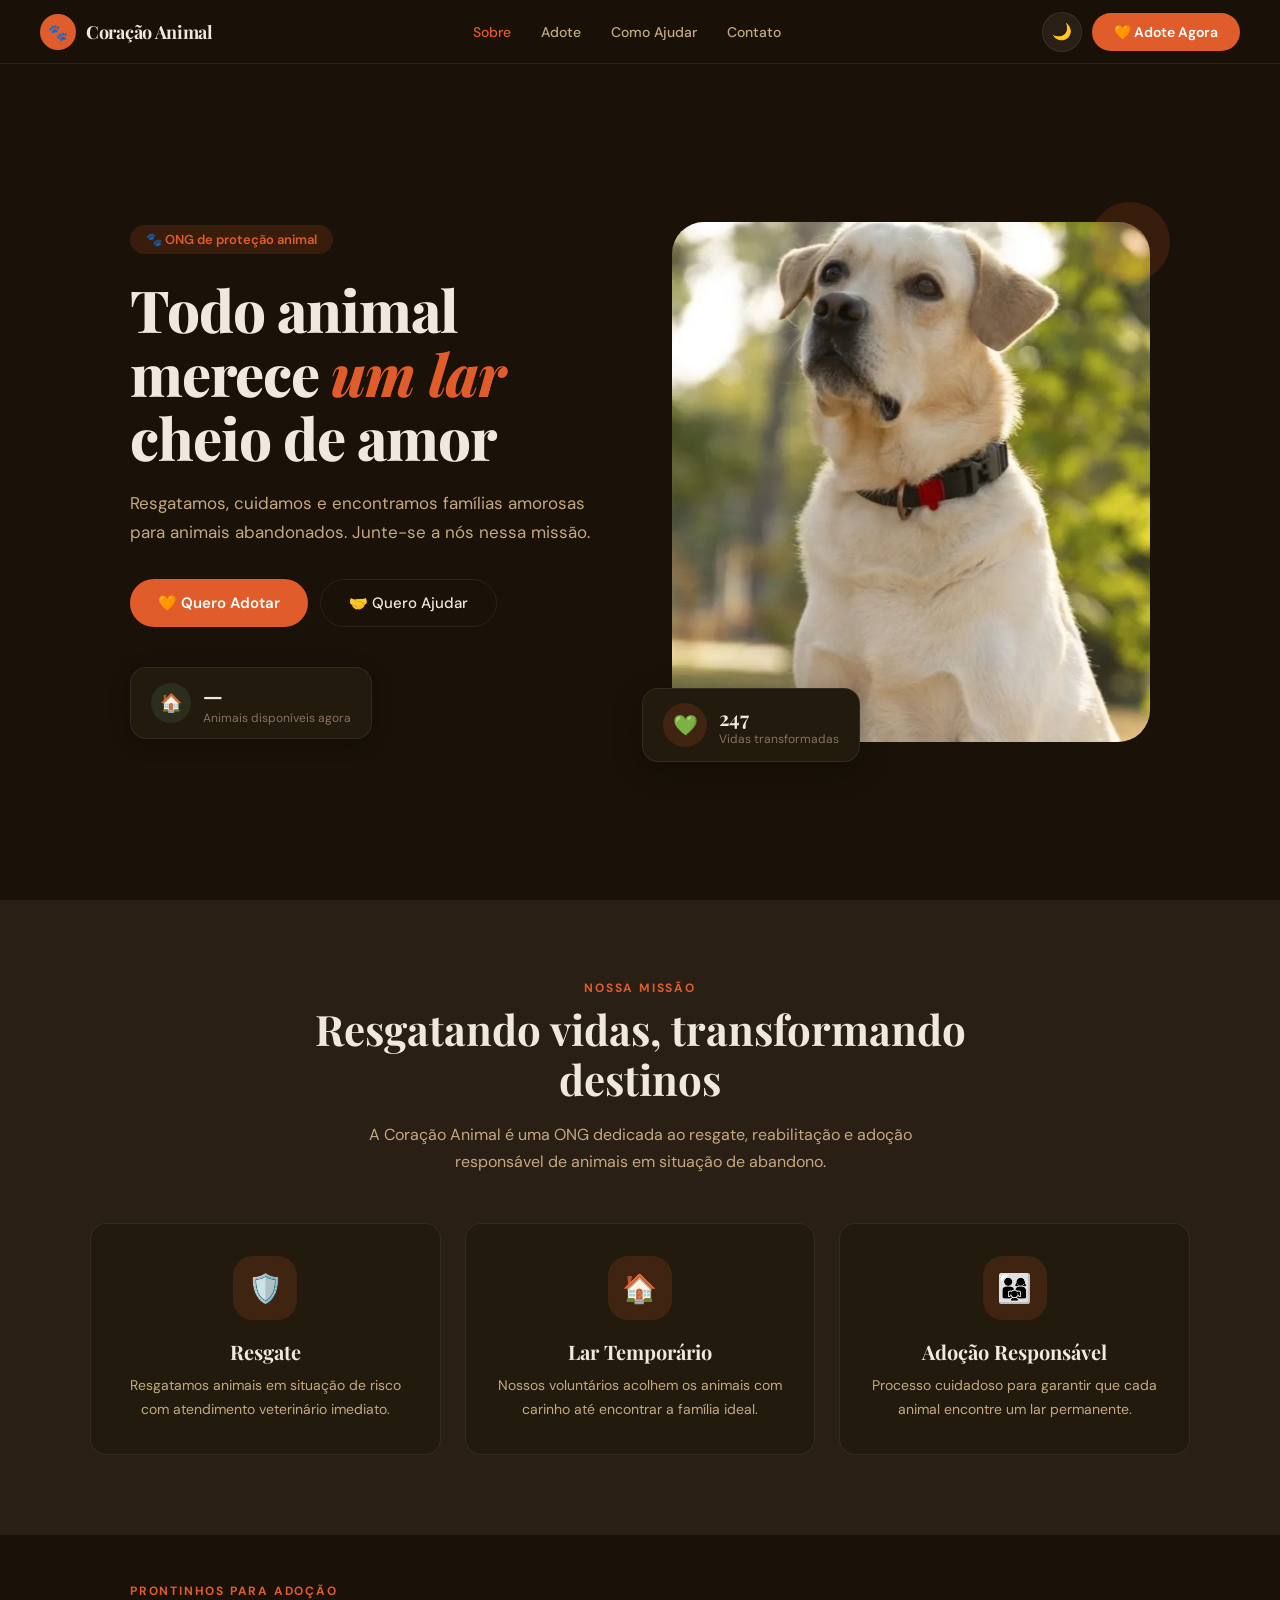
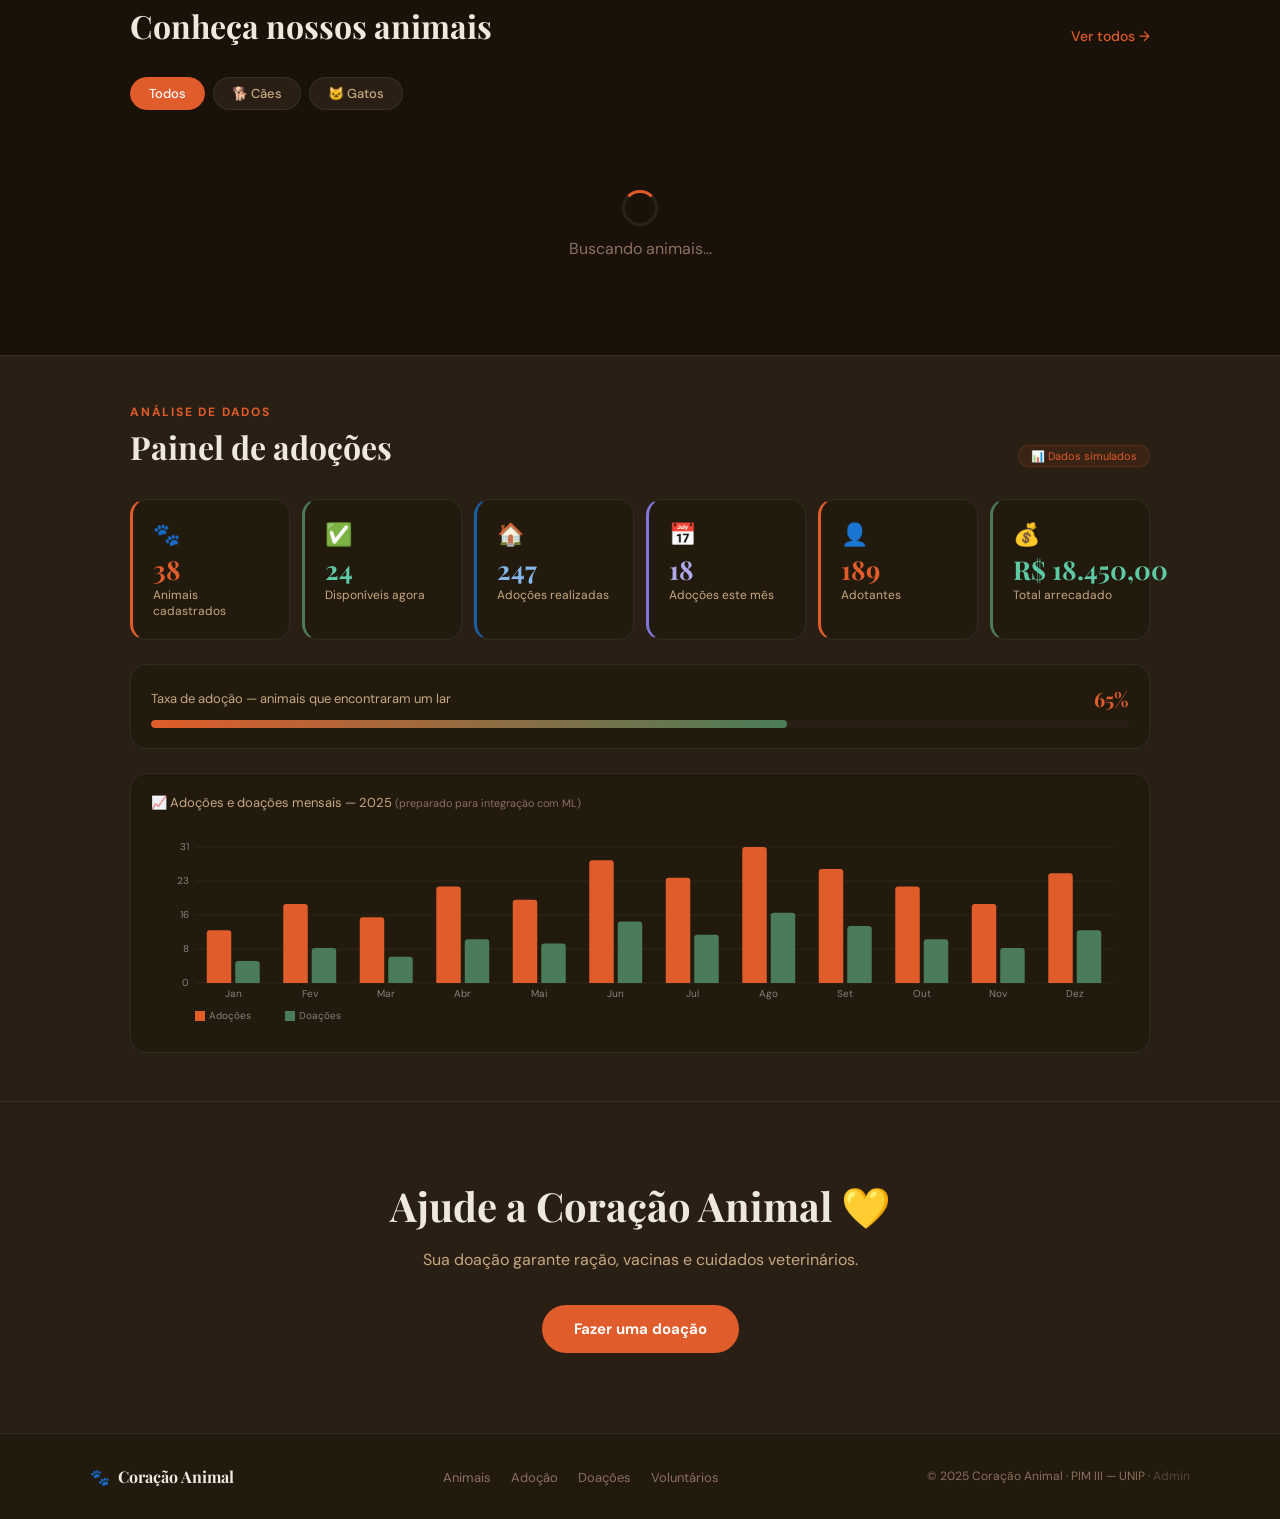
==== commit e76e3b6e: "feat: frontend" ====
--- a/frontend/index.html
+++ b/frontend/index.html
@@ -1,5 +1,4 @@
 ﻿<!DOCTYPE html>
-<!DOCTYPE html>
 <html lang="pt-BR" data-theme="dark">
 <head>
   <meta charset="UTF-8"/>
@@ -92,7 +91,7 @@
     </a>
     <!-- Not logged in -->
     <a href="javascript:void(0)" class="btn-cta" data-auth="logged-out"
-      onclick="requireLogin('pages/adocao.html','Faça login para iniciar uma adoção')">
+      onclick="handleAdoptClick()">
       🧡 Adote Agora
     </a>
     <!-- Logged in -->
@@ -124,7 +123,7 @@
       <p class="anim-3">Resgatamos, cuidamos e encontramos famílias amorosas para animais abandonados. Junte-se a nós nessa missão.</p>
       <div class="hero-btns anim-4">
         <a href="javascript:void(0)" class="btn-cta"
-          onclick="requireLogin('pages/adocao.html','Faça login para iniciar uma adoção')">🧡 Quero Adotar</a>
+          onclick="handleAdoptClick()">🧡 Quero Adotar</a>
         <a href="javascript:void(0)" class="btn-sec"
           onclick="requireLogin('pages/voluntarios.html','Faça login para se cadastrar como voluntário')">🤝 Quero Ajudar</a>
       </div>
@@ -138,11 +137,11 @@
     </div>
     <div class="hero-foto-wrap">
       <div class="deco-circle"></div>
-      <div class="hero-foto">
-         <div class="hero-foto-placeholder">
-          <img src="img/labrador_imagem.jpg" alt="labrador">
-        </div>
-      </div>
+        <div class="hero-foto">
+          <div class="hero-foto-placeholder">
+            <img src="img/labrador_imagem.jpg" alt="labrador">
+          </div>
+        </div>
       <div class="hero-foto-card">
         <div class="hero-foto-card-icone">💚</div>
         <div>
@@ -360,6 +359,4 @@
   });
 </script>
 </body>
-</html>
-
-
+</html>
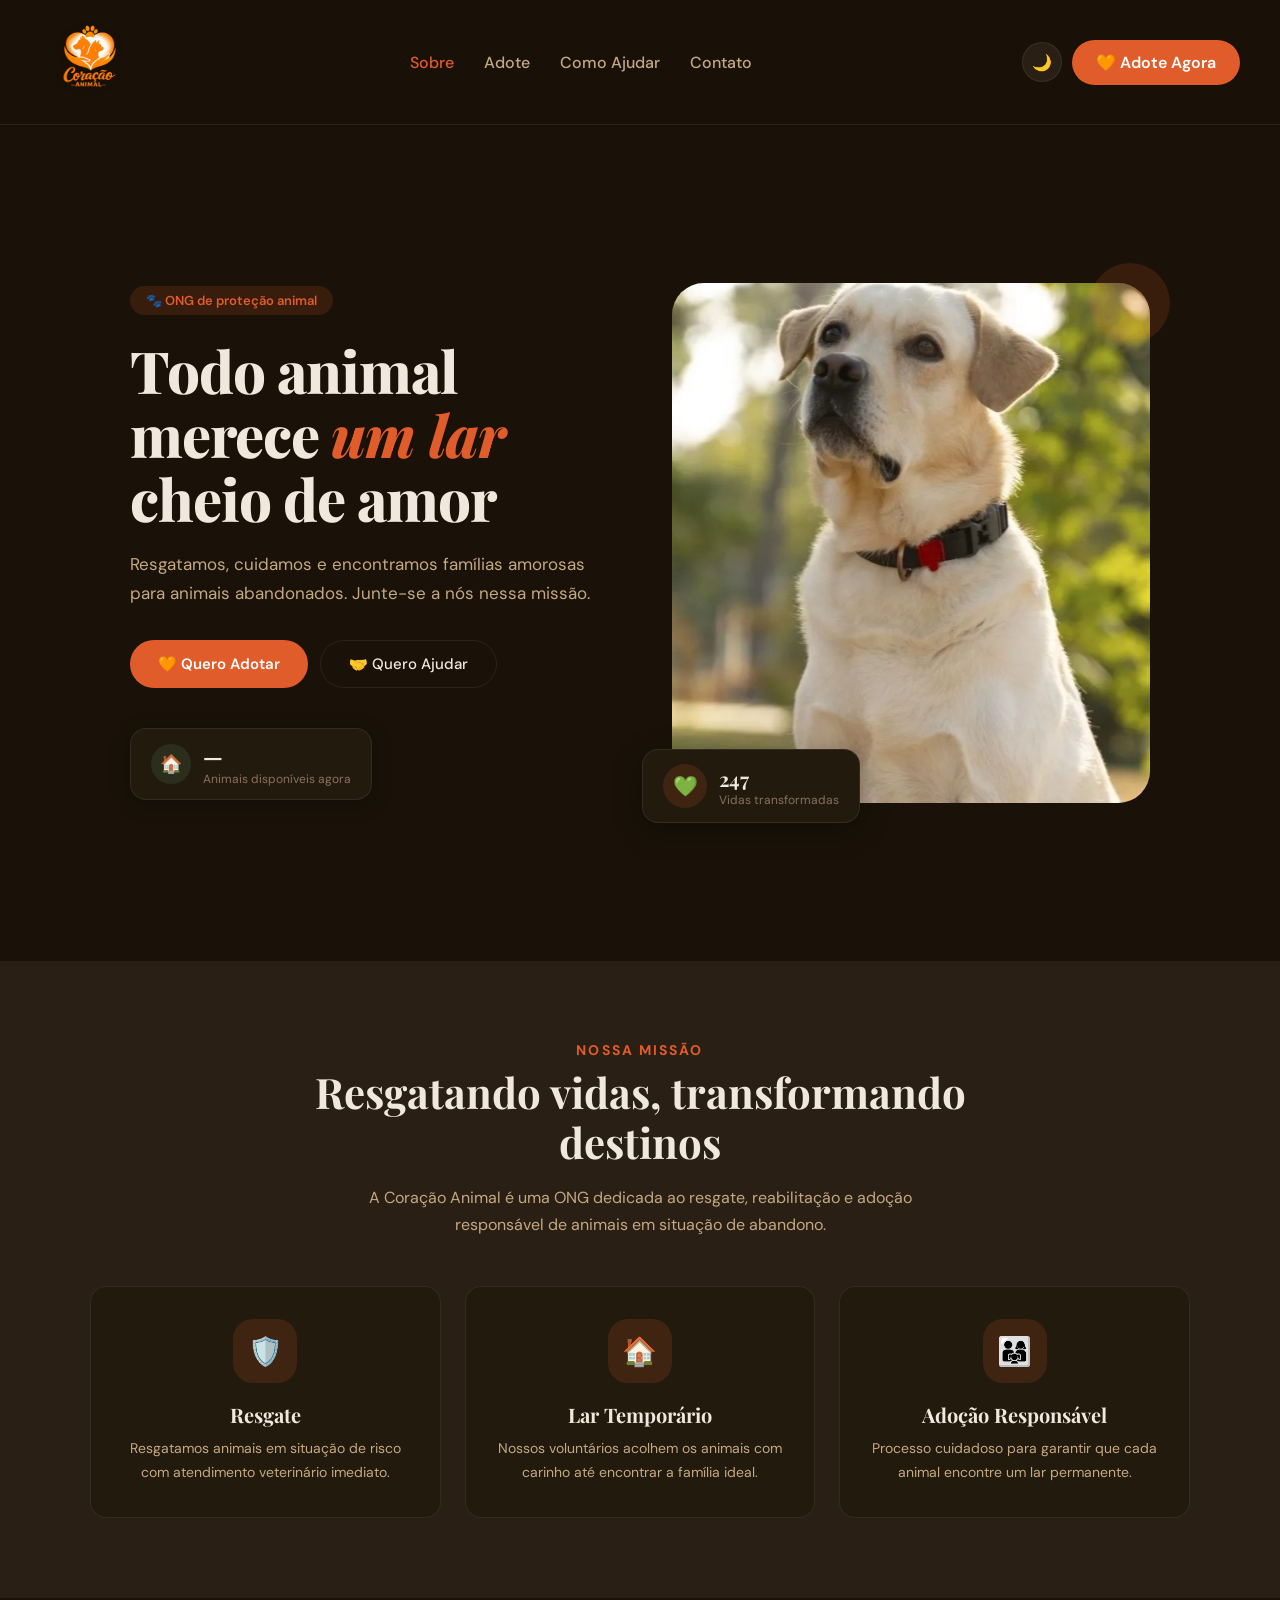
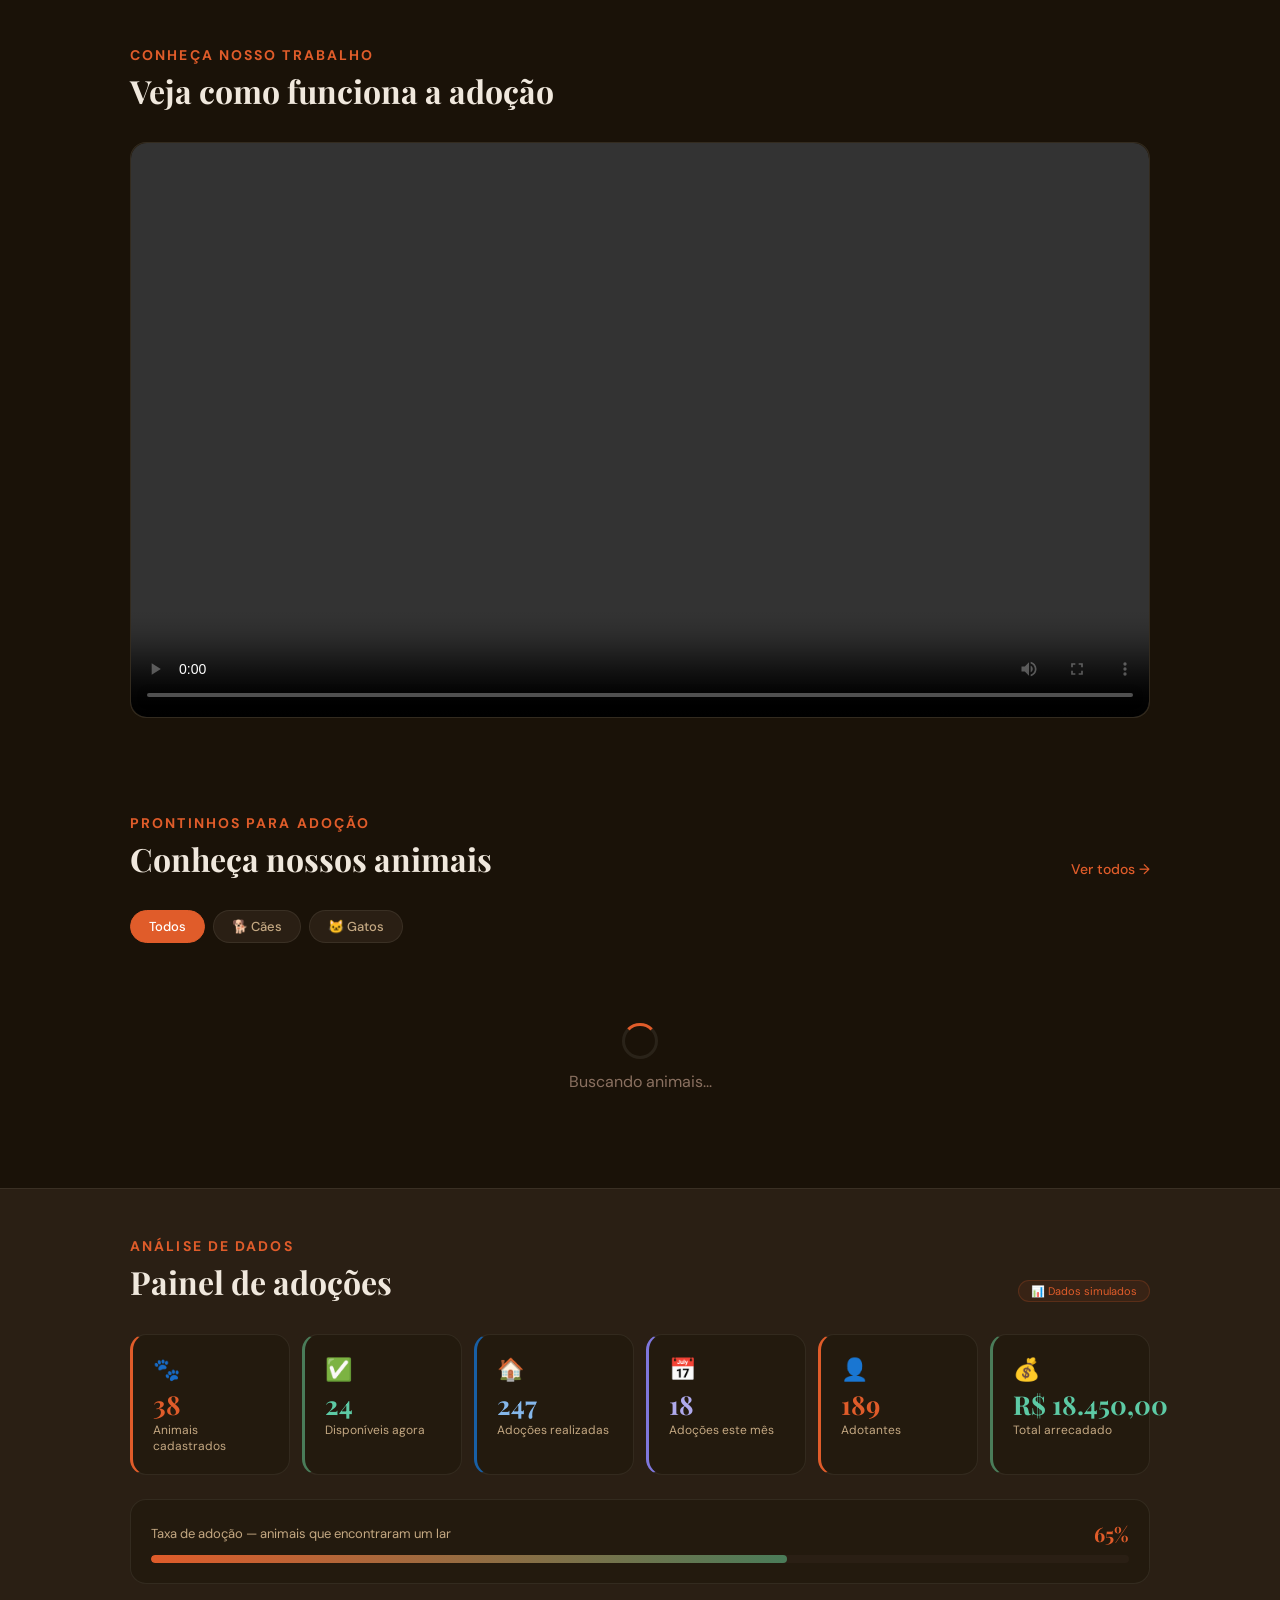
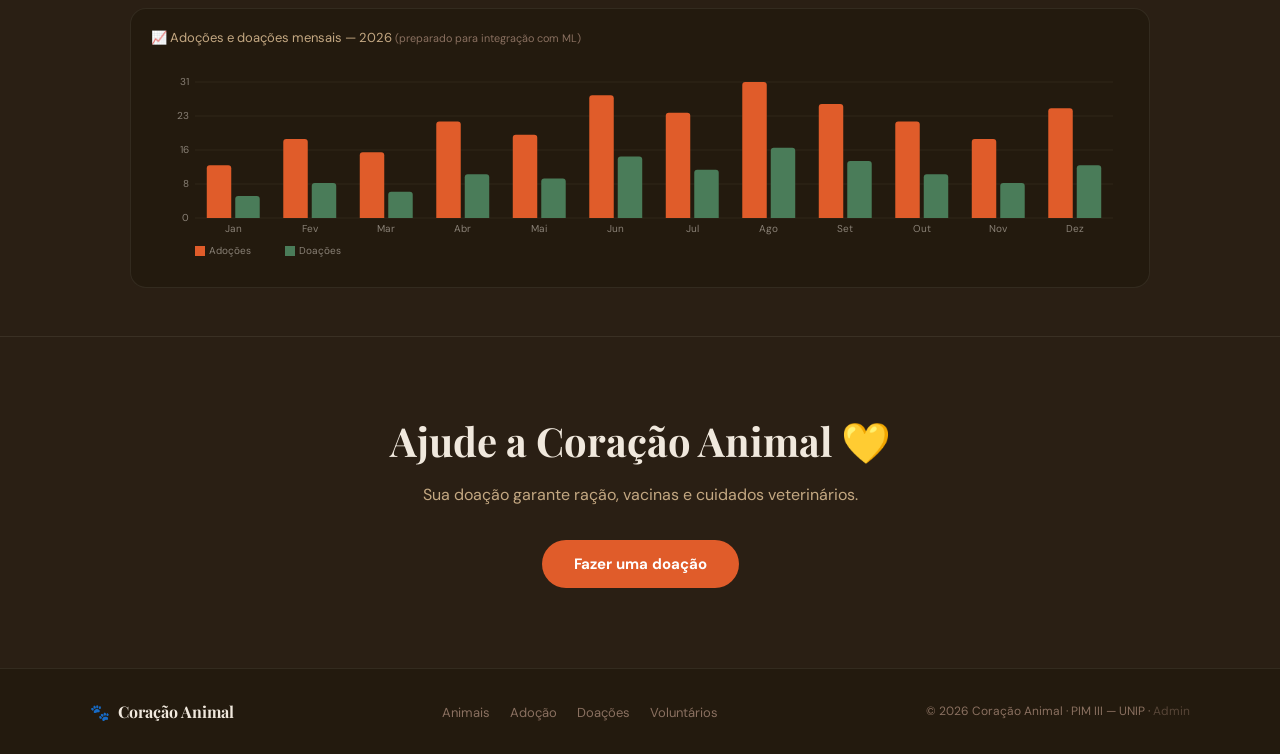
==== commit bce4c83f: "commit" ====
--- a/frontend/index.html
+++ b/frontend/index.html
@@ -71,8 +71,7 @@
 <!-- ── NAVBAR ─────────────── -->
 <nav>
   <a href="index.html" class="nav-logo">
-    <div class="nav-logo-icon">🐾</div>
-    Coração Animal
+    <img src="img/logo-coracao-animal.png" alt="Coração Animal" class="nav-logo-img" />
   </a>
   <ul class="nav-links">
     <li><a href="index.html" class="active">Sobre</a></li>
@@ -167,6 +166,25 @@
   </div>
 </section>
 
+<!-- ── VÍDEO ── -->
+<div class="section">
+  <div class="section-header">
+    <div>
+      <div class="section-label">Conheça nosso trabalho</div>
+      <h2>Veja como funciona a adoção</h2>
+    </div>
+  </div>
+  <div style="position:relative;padding-bottom:56.25%;height:0;overflow:hidden;border-radius:var(--radius);background:var(--bg-card);border:1px solid var(--border)">
+    <video
+      controls
+      style="position:absolute;top:0;left:0;width:100%;height:100%;border-radius:var(--radius);object-fit:cover"
+      poster="">
+      <source src="img/video_ong.mp4" type="video/mp4"/>
+      Seu navegador não suporta vídeo HTML5.
+    </video>
+  </div>
+</div>
+
 <!-- ── ANIMAIS ── -->
 <div class="section">
   <div class="section-header">
@@ -206,7 +224,7 @@
       <div class="dash-bar-bg"><div class="dash-bar-fill" id="dash-rate-bar"></div></div>
     </div>
     <div class="dash-chart-wrap">
-      <div class="dash-chart-label">📈 Adoções e doações mensais — 2025 <small style="color:var(--text-muted)">(preparado para integração com ML)</small></div>
+      <div class="dash-chart-label">📈 Adoções e doações mensais — 2026 <small style="color:var(--text-muted)">(preparado para integração com ML)</small></div>
       <canvas id="monthlyChart" style="width:100%;height:200px"></canvas>
     </div>
   </div>
@@ -235,7 +253,7 @@
       <li><a href="pages/voluntarios.html">Voluntários</a></li>
     </ul>
     <div class="footer-copy">
-      © 2025 Coração Animal · PIM III — UNIP ·
+      © 2026 Coração Animal · PIM III — UNIP ·
       <a href="pages/login.html" style="color:var(--text-muted);opacity:.5;text-decoration:none"
         onmouseover="this.style.opacity=1" onmouseout="this.style.opacity=.5">Admin</a>
     </div>
@@ -316,14 +334,14 @@
 </div>
 
 <script src="js/tema.js"></script>
-<script src="js/animals.js"></script>
+<script src="js/animais.js"></script>
 <script src="js/adoption.js"></script>
 <script src="js/dashboard.js"></script>
 <script src="js/menu.js"></script>
 <script>
   let _allAnimals = [];
 
-  // Load animals for home grid
+  // Carrega animais para grid da página inicial
   async function loadHomeAnimals() {
     _allAnimals = await fetchAnimals();
     const available = _allAnimals.filter(a => a.statusAdocao === 'disponivel');
--- a/frontend/css/style.css
+++ b/frontend/css/style.css
@@ -83,8 +83,8 @@
   color: white;
   border: none;
   border-radius: 50px;
-  padding: 10px 22px;
-  font-size: 14px;
+  padding: 12px 24px;
+  font-size: 16px;
   font-weight: 600;
   font-family: 'DM Sans', sans-serif;
   cursor: pointer;
@@ -102,8 +102,8 @@
   color: var(--text);
   border: 1.5px solid var(--border);
   border-radius: 50px;
-  padding: 10px 22px;
-  font-size: 14px;
+  padding: 12px 24px;
+  font-size: 16px;
   font-weight: 500;
   font-family: 'DM Sans', sans-serif;
   cursor: pointer;
@@ -143,8 +143,8 @@
   z-index: 100;
   background: var(--bg-nav);
   border-bottom: 1px solid var(--border);
-  padding: 0 2.5rem;
-  height: 64px;
+  padding: 0.75rem 2.5rem;
+  height: auto;
   display: flex;
   align-items: center;
   justify-content: space-between;
@@ -157,11 +157,20 @@
   align-items: center;
   gap: 10px;
   font-family: 'Playfair Display', serif;
-  font-size: 18px;
+  font-size: 22px;
   font-weight: 700;
   color: var(--text);
   letter-spacing: -0.3px;
 }
+
+.nav-logo-img {
+  height: 100px;
+  width: auto;
+  transition: var(--transition);
+  filter: drop-shadow(0 2px 4px rgba(0,0,0,0.1));
+}
+
+.nav-logo:hover .nav-logo-img { transform: scale(1.05); }
 
 .nav-logo-icon {
   width: 36px;
@@ -180,7 +189,7 @@
 .nav-links { display: flex; gap: 2px; list-style: none; }
 
 .nav-links a {
-  font-size: 14px;
+  font-size: 16px;
   font-weight: 500;
   color: var(--text-sec);
   padding: 6px 14px;
@@ -221,7 +230,7 @@
 .page-header-inner { max-width: 1100px; margin: 0 auto; }
 
 .section-label {
-  font-size: 12px;
+  font-size: 14px;
   font-weight: 700;
   letter-spacing: 0.15em;
   text-transform: uppercase;
@@ -230,7 +239,7 @@
 }
 
 .page-header h1 {
-  font-size: clamp(28px, 4vw, 42px);
+  font-size: clamp(36px, 5vw, 52px);
   font-weight: 700;
   color: var(--text);
   margin-bottom: 8px;
@@ -239,7 +248,7 @@
 .page-header h1 em { font-style: italic; color: var(--laranja); }
 
 .page-header p {
-  font-size: 15px;
+  font-size: 17px;
   color: var(--text-sec);
   line-height: 1.7;
   max-width: 520px;
@@ -459,7 +468,7 @@
 
 .form-grupo label {
   display: block;
-  font-size: 13px;
+  font-size: 15px;
   font-weight: 500;
   color: var(--text-sec);
   margin-bottom: 6px;
@@ -474,8 +483,8 @@
   background: var(--bg);
   border: 1px solid var(--border);
   border-radius: 10px;
-  padding: 10px 14px;
-  font-size: 14px;
+  padding: 12px 14px;
+  font-size: 16px;
   color: var(--text);
   outline: none;
   transition: var(--transition);
@@ -540,7 +549,7 @@
   margin-top: 2px;
 }
 
-.checkbox-label { font-size: 13px; color: var(--text-sec); line-height: 1.6; }
+.checkbox-label { font-size: 15px; color: var(--text-sec); line-height: 1.6; }
 
 /* ── Loading e empty ───────────────────── */
 .loading {
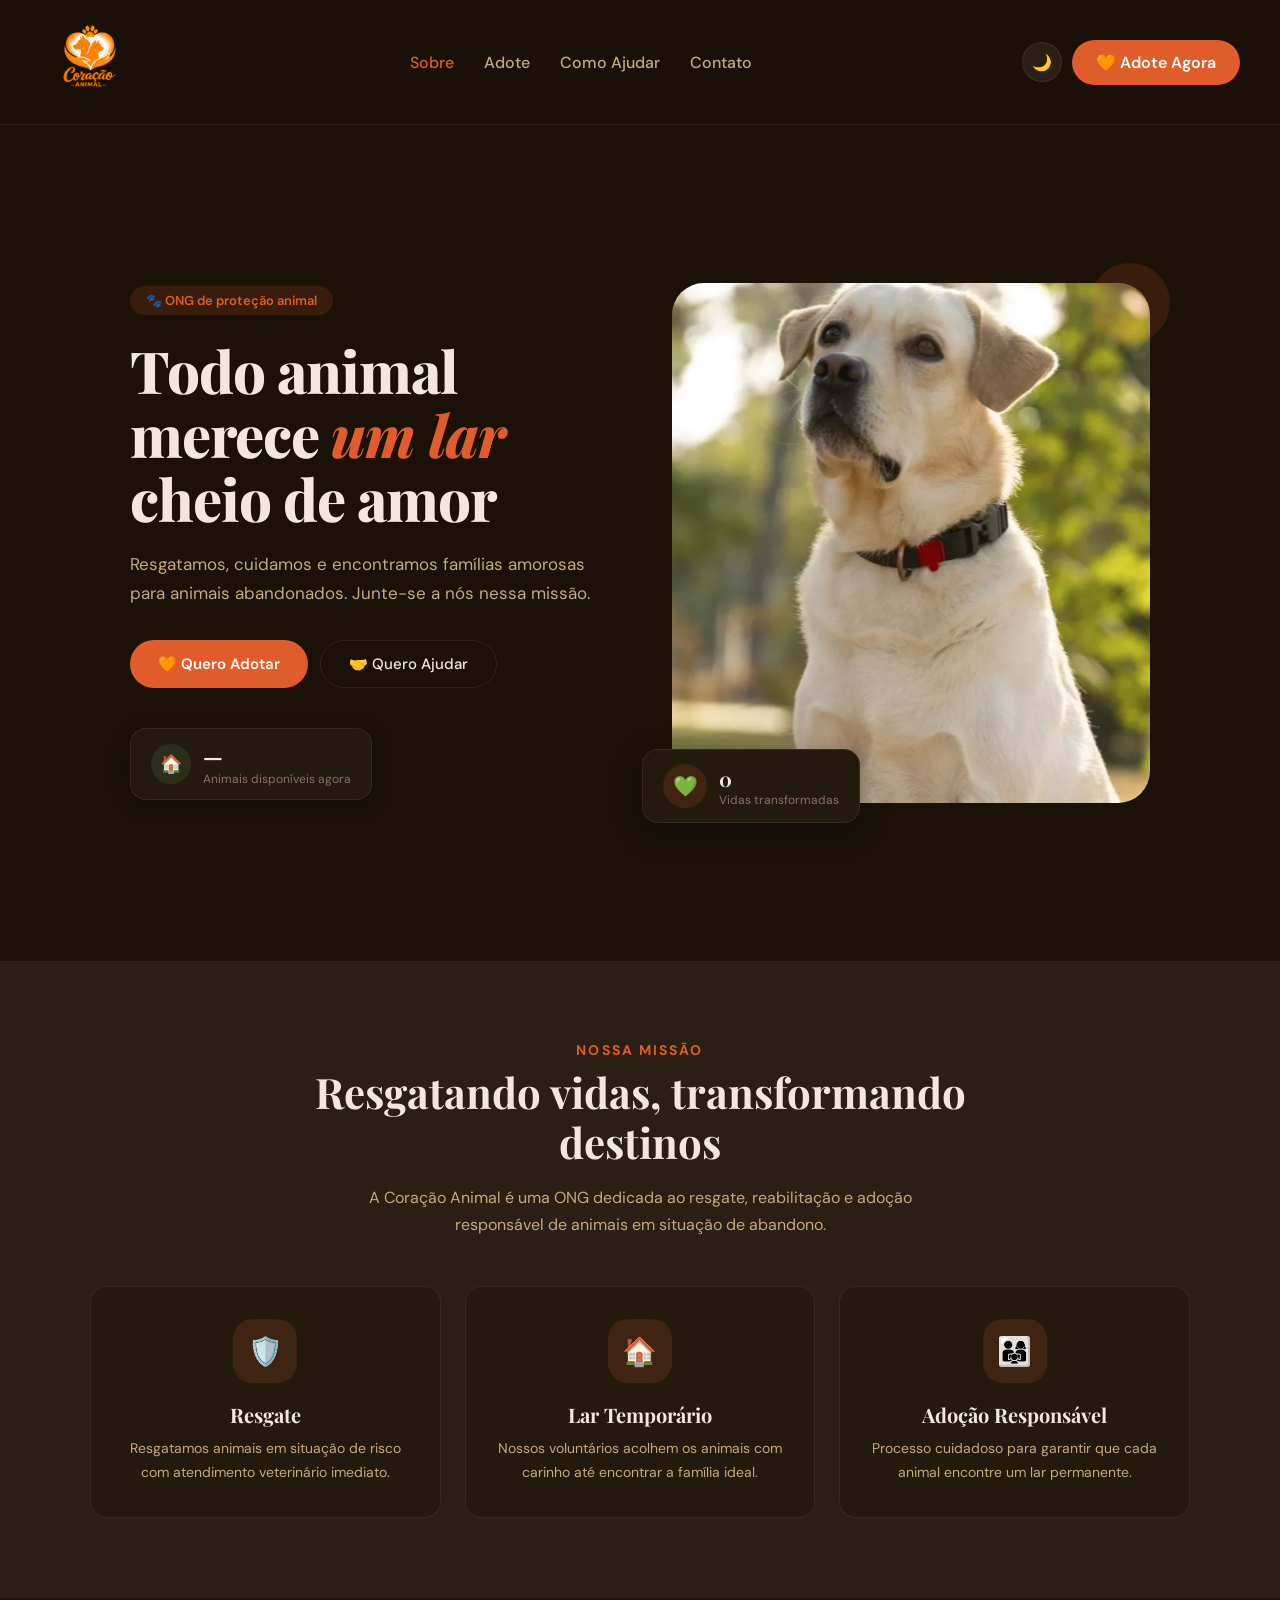
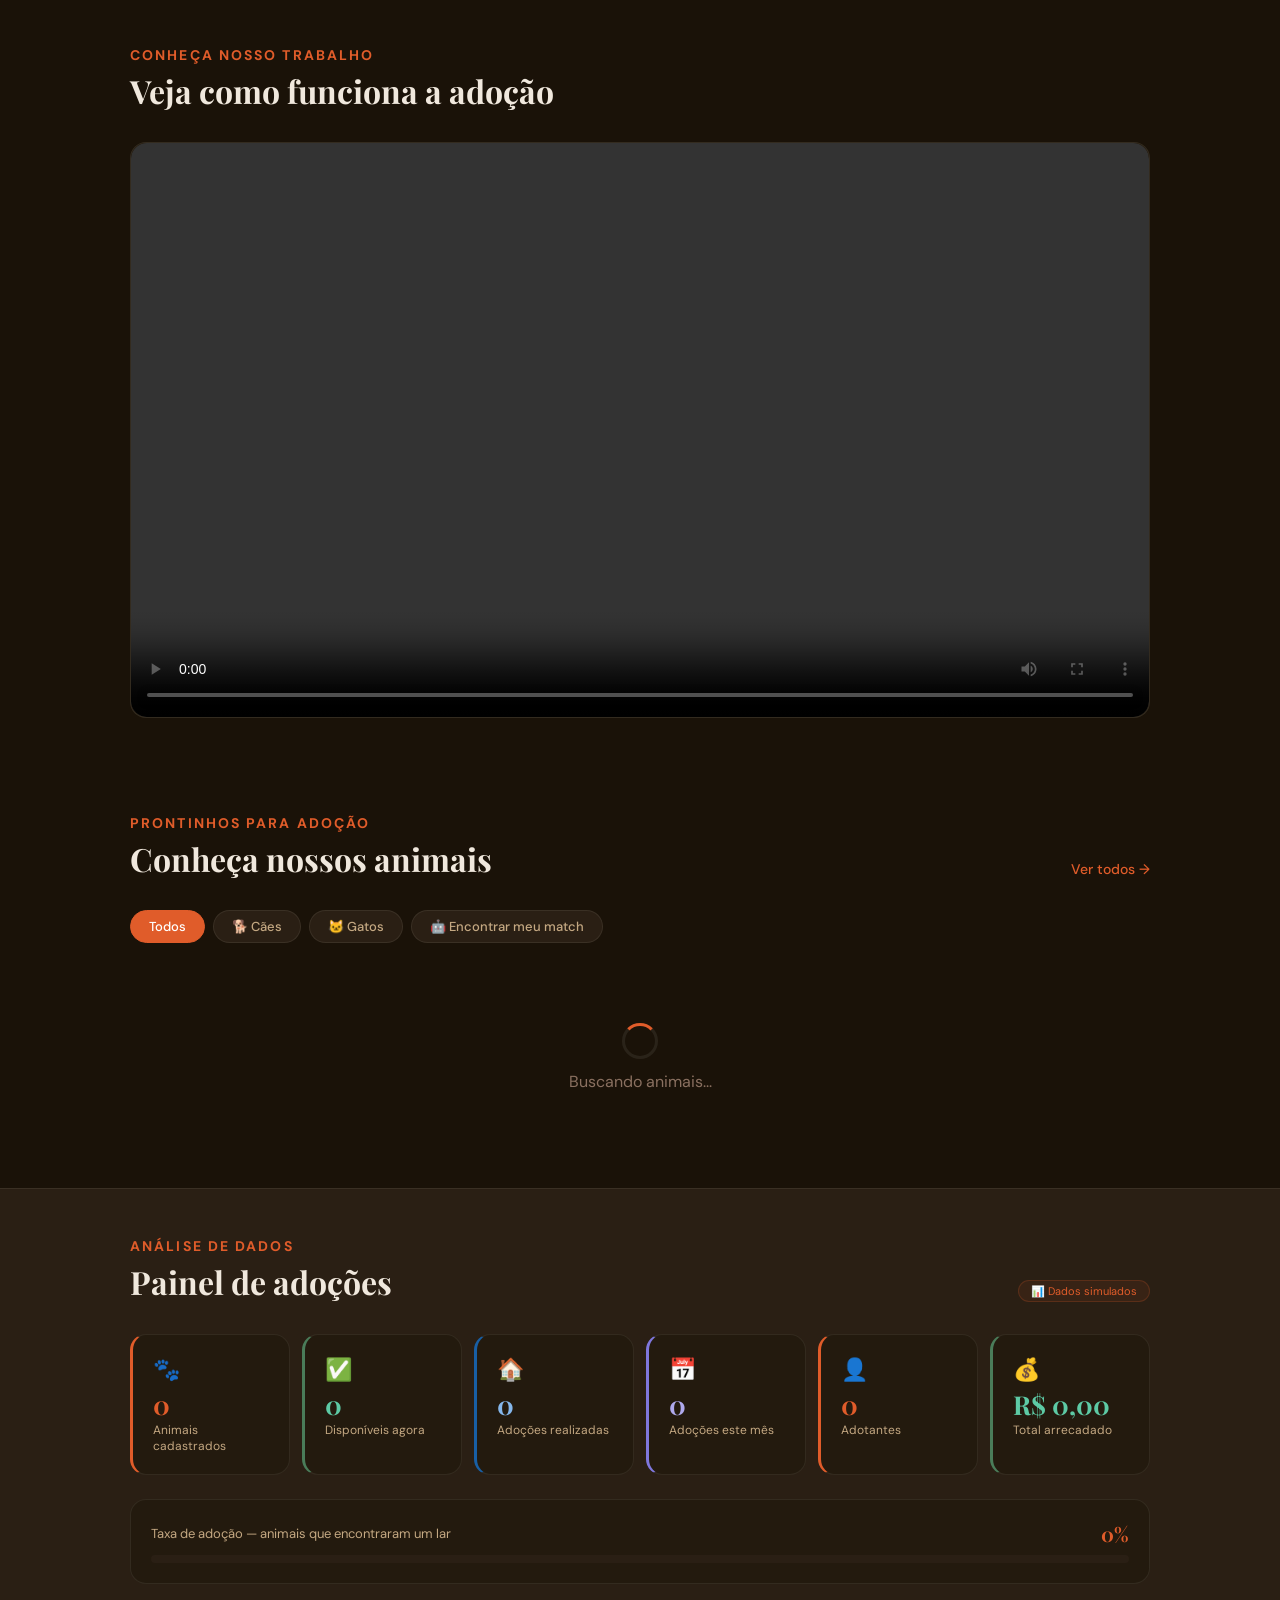
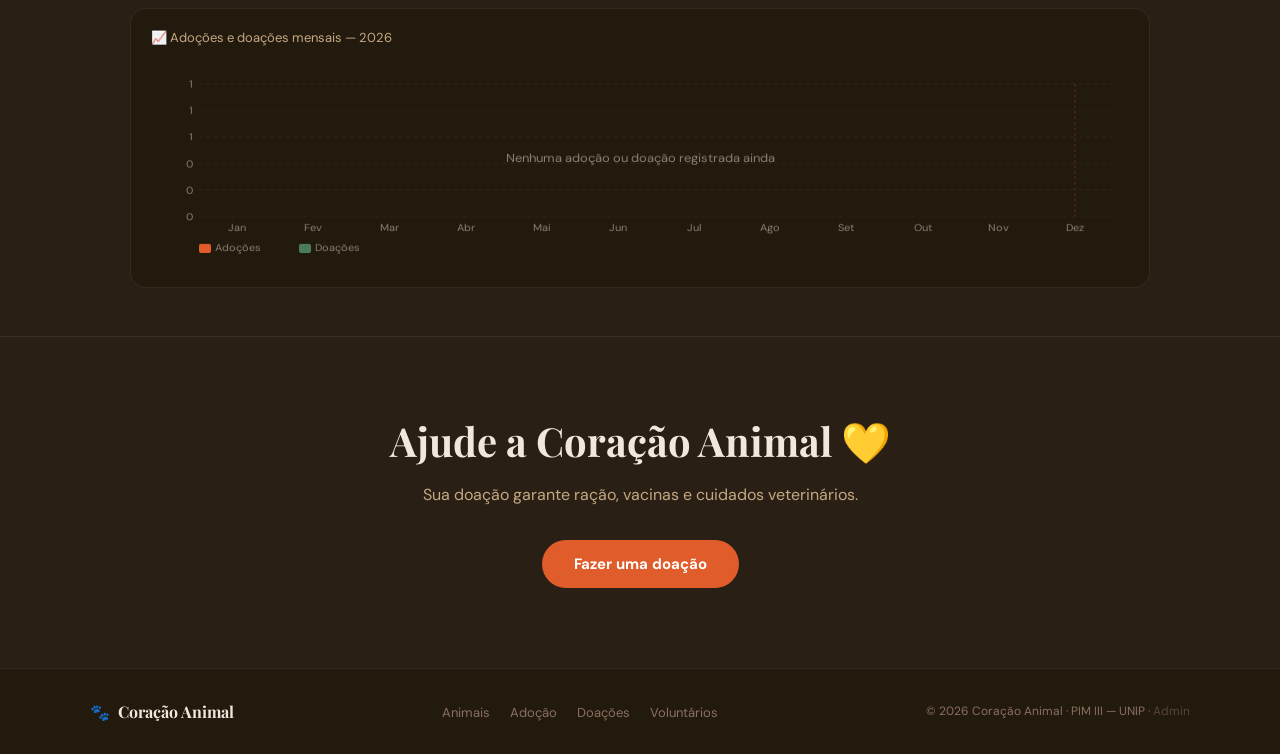
==== commit 5cc9ffc4: "commit Co-authored-by: Copilot <copilot@github.com>" ====
--- a/frontend/index.html
+++ b/frontend/index.html
@@ -195,6 +195,9 @@
     <button class="filtro-btn active" onclick="filterHome('all',this)">Todos</button>
     <button class="filtro-btn" onclick="filterHome('cao',this)">🐕 Cães</button>
     <button class="filtro-btn" onclick="filterHome('gato',this)">🐱 Gatos</button>
+    <button class="filtro-btn" onclick="abrirModalRecomendacao()">
+       🤖 Encontrar meu match
+    </button>
   </div>
   <div class="animais-grid" id="animalGrid">
     <div class="loading"><div class="spinner"></div><p>Buscando animais...</p></div>
@@ -224,7 +227,7 @@
       <div class="dash-bar-bg"><div class="dash-bar-fill" id="dash-rate-bar"></div></div>
     </div>
     <div class="dash-chart-wrap">
-      <div class="dash-chart-label">📈 Adoções e doações mensais — 2026 <small style="color:var(--text-muted)">(preparado para integração com ML)</small></div>
+      <div class="dash-chart-label">📈 Adoções e doações mensais — 2026 <small style="color:var(--text-muted)"></small></div>
       <canvas id="monthlyChart" style="width:100%;height:200px"></canvas>
     </div>
   </div>
@@ -338,6 +341,7 @@
 <script src="js/adoption.js"></script>
 <script src="js/dashboard.js"></script>
 <script src="js/menu.js"></script>
+<script src="js/recomendacao.js"></script>
 <script>
   let _allAnimals = [];
 
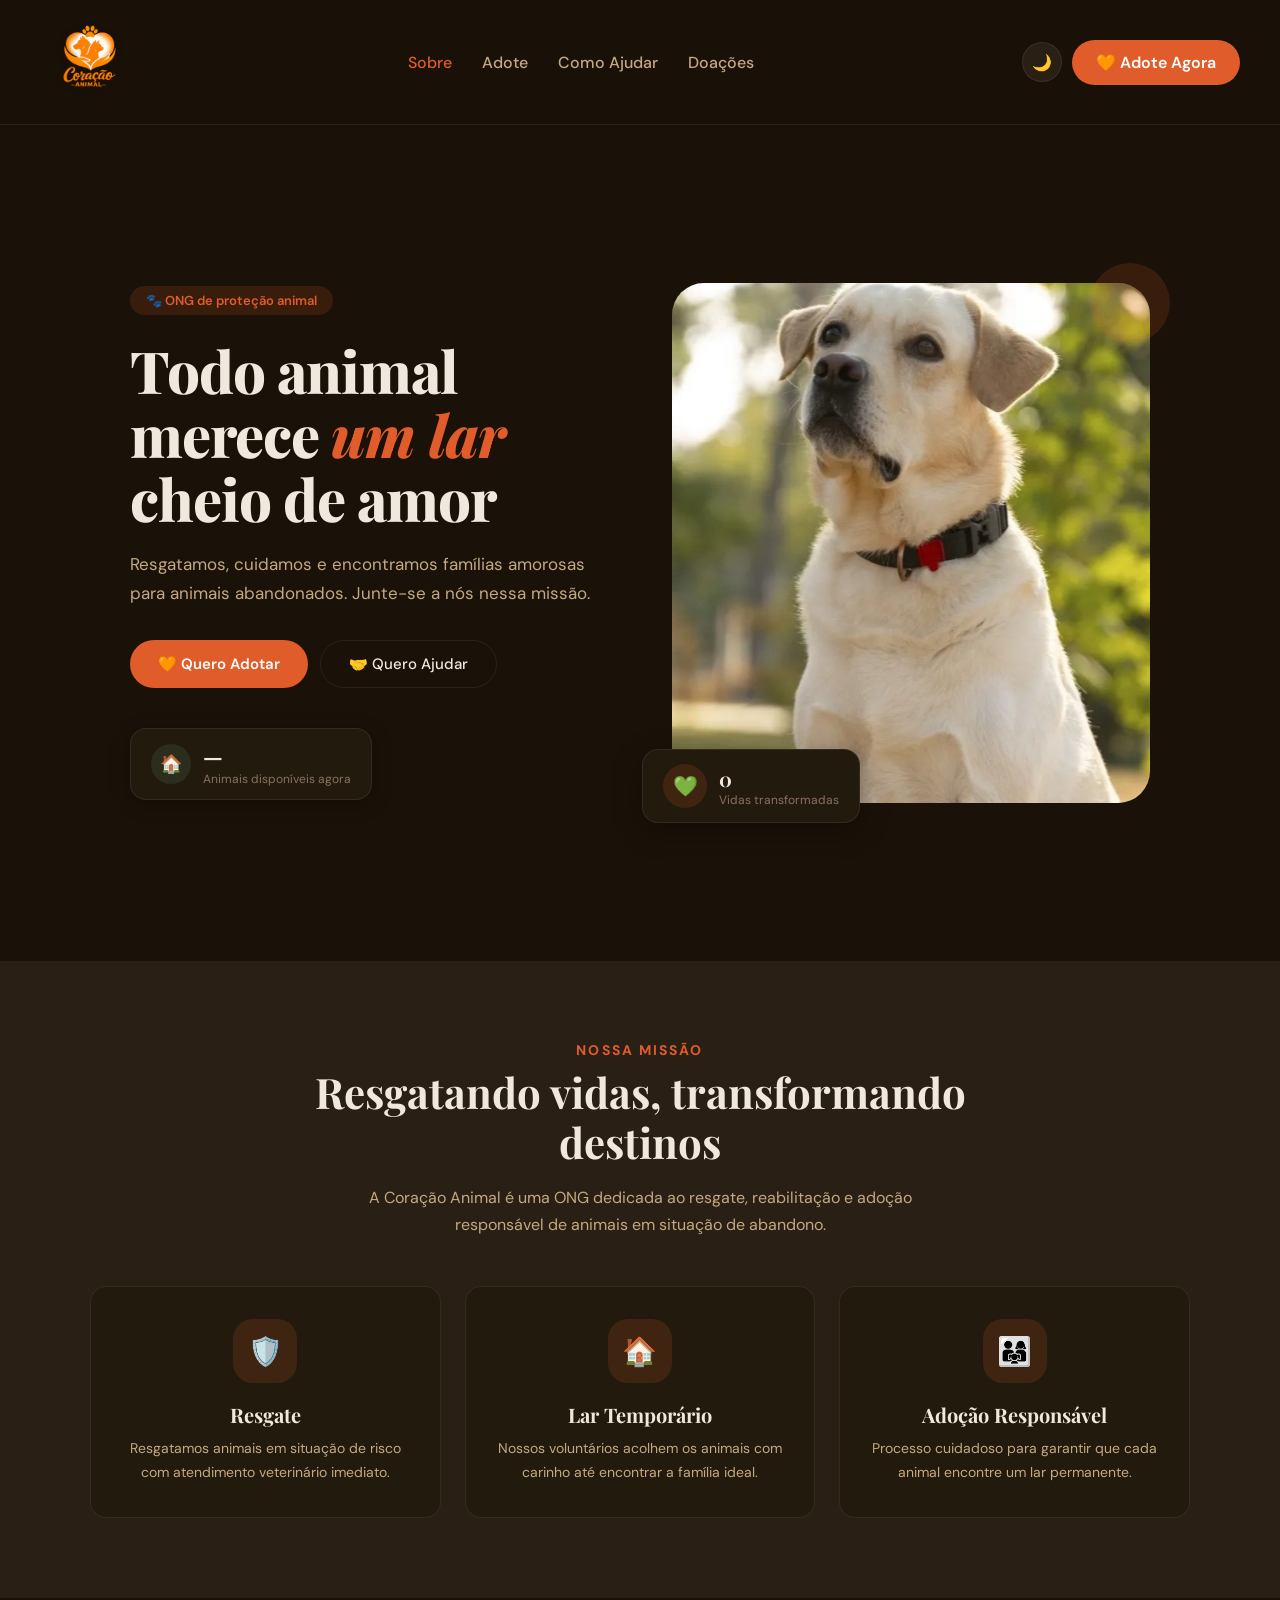
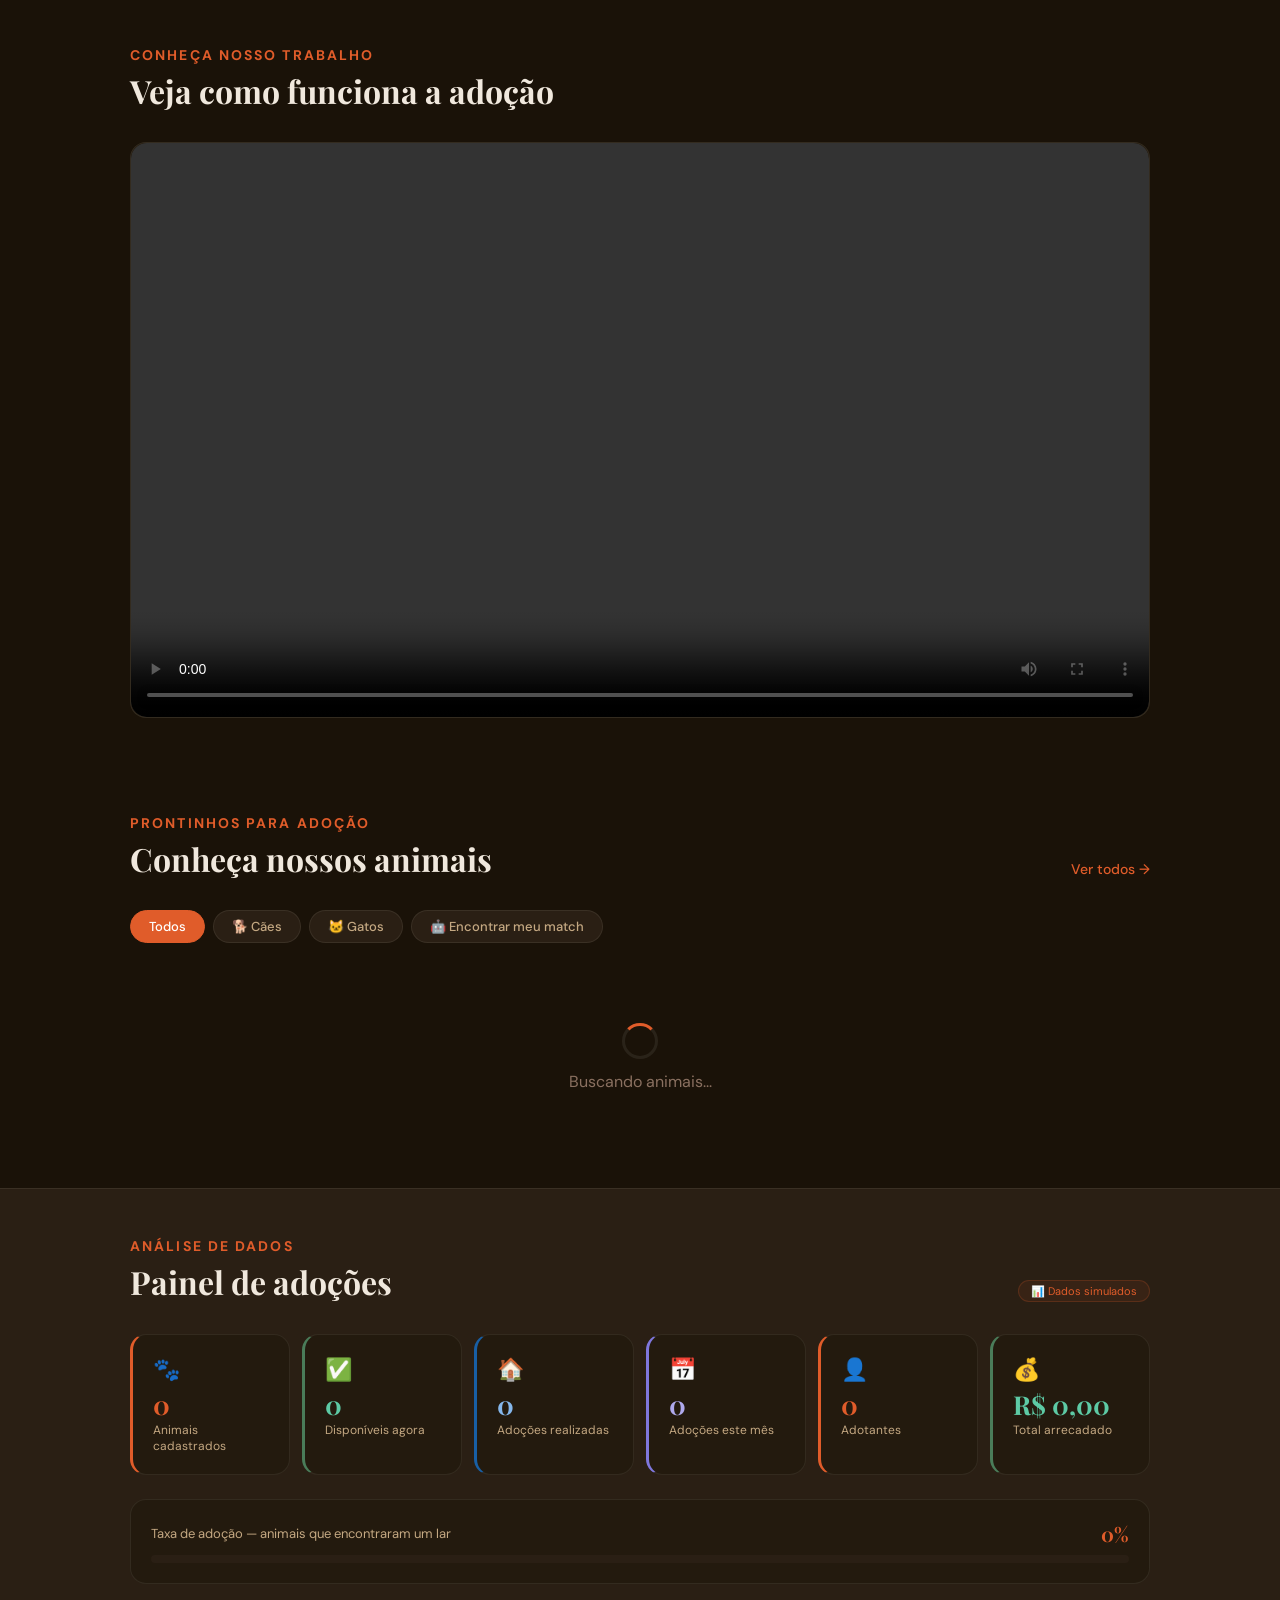
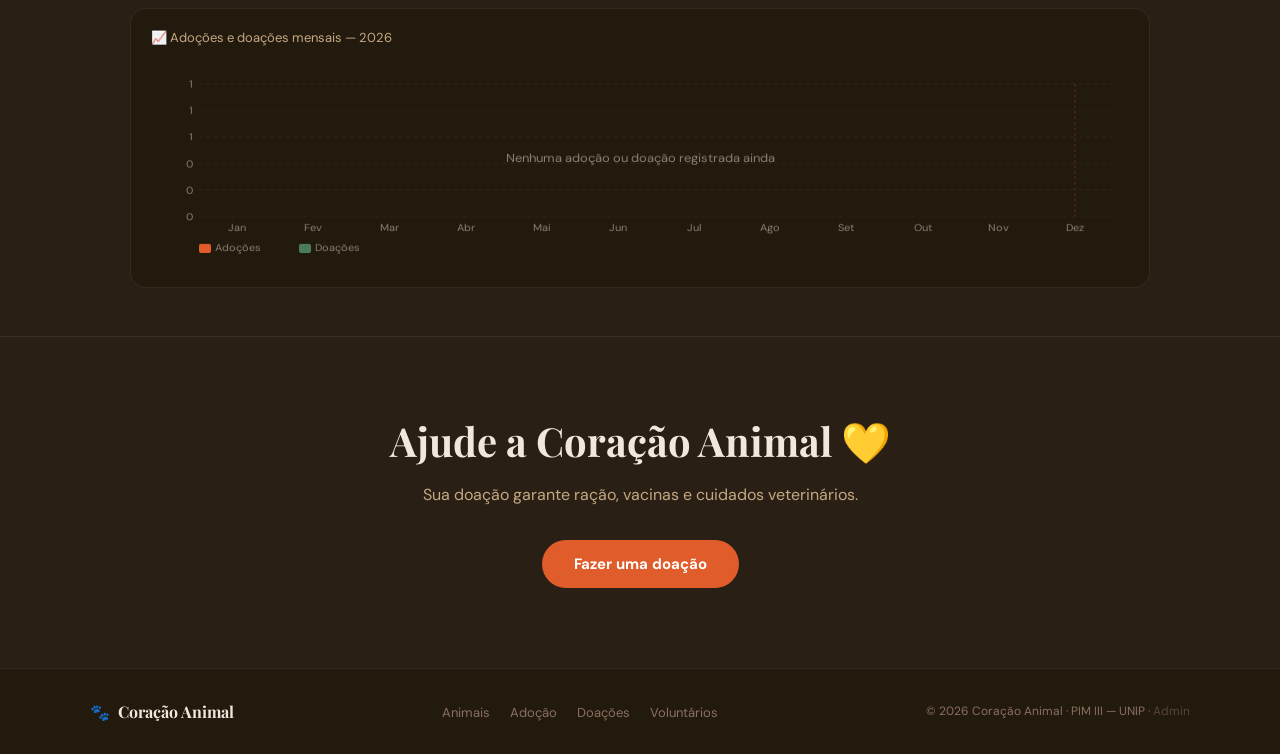
==== commit b4b1d5ea: "Atualização front" ====
--- a/frontend/index.html
+++ b/frontend/index.html
@@ -77,7 +77,7 @@
     <li><a href="index.html" class="active">Sobre</a></li>
     <li><a href="pages/animais.html">Adote</a></li>
     <li><a href="pages/voluntarios.html">Como Ajudar</a></li>
-    <li><a href="pages/doacoes.html">Contato</a></li>
+    <li><a href="pages/doacoes.html">Doações</a></li>
   </ul>
   <div class="nav-actions">
     <button class="btn-tema" id="btnTema" onclick="alternarTema()"><span id="temaIcone">🌙</span></button>
@@ -109,7 +109,7 @@
   <a href="pages/animais.html">Adote</a>
   <a href="pages/voluntarios.html">Como Ajudar</a>
   <div class="nav-mobile-divider"></div>
-  <a href="pages/doacoes.html">Contato</a>
+  <a href="pages/doacoes.html">Doações</a>
   <a href="pages/register-animal.html" data-auth="admin" style="display:none;color:var(--laranja);font-weight:600">+ Cadastrar Animal</a>
 </div>
 
